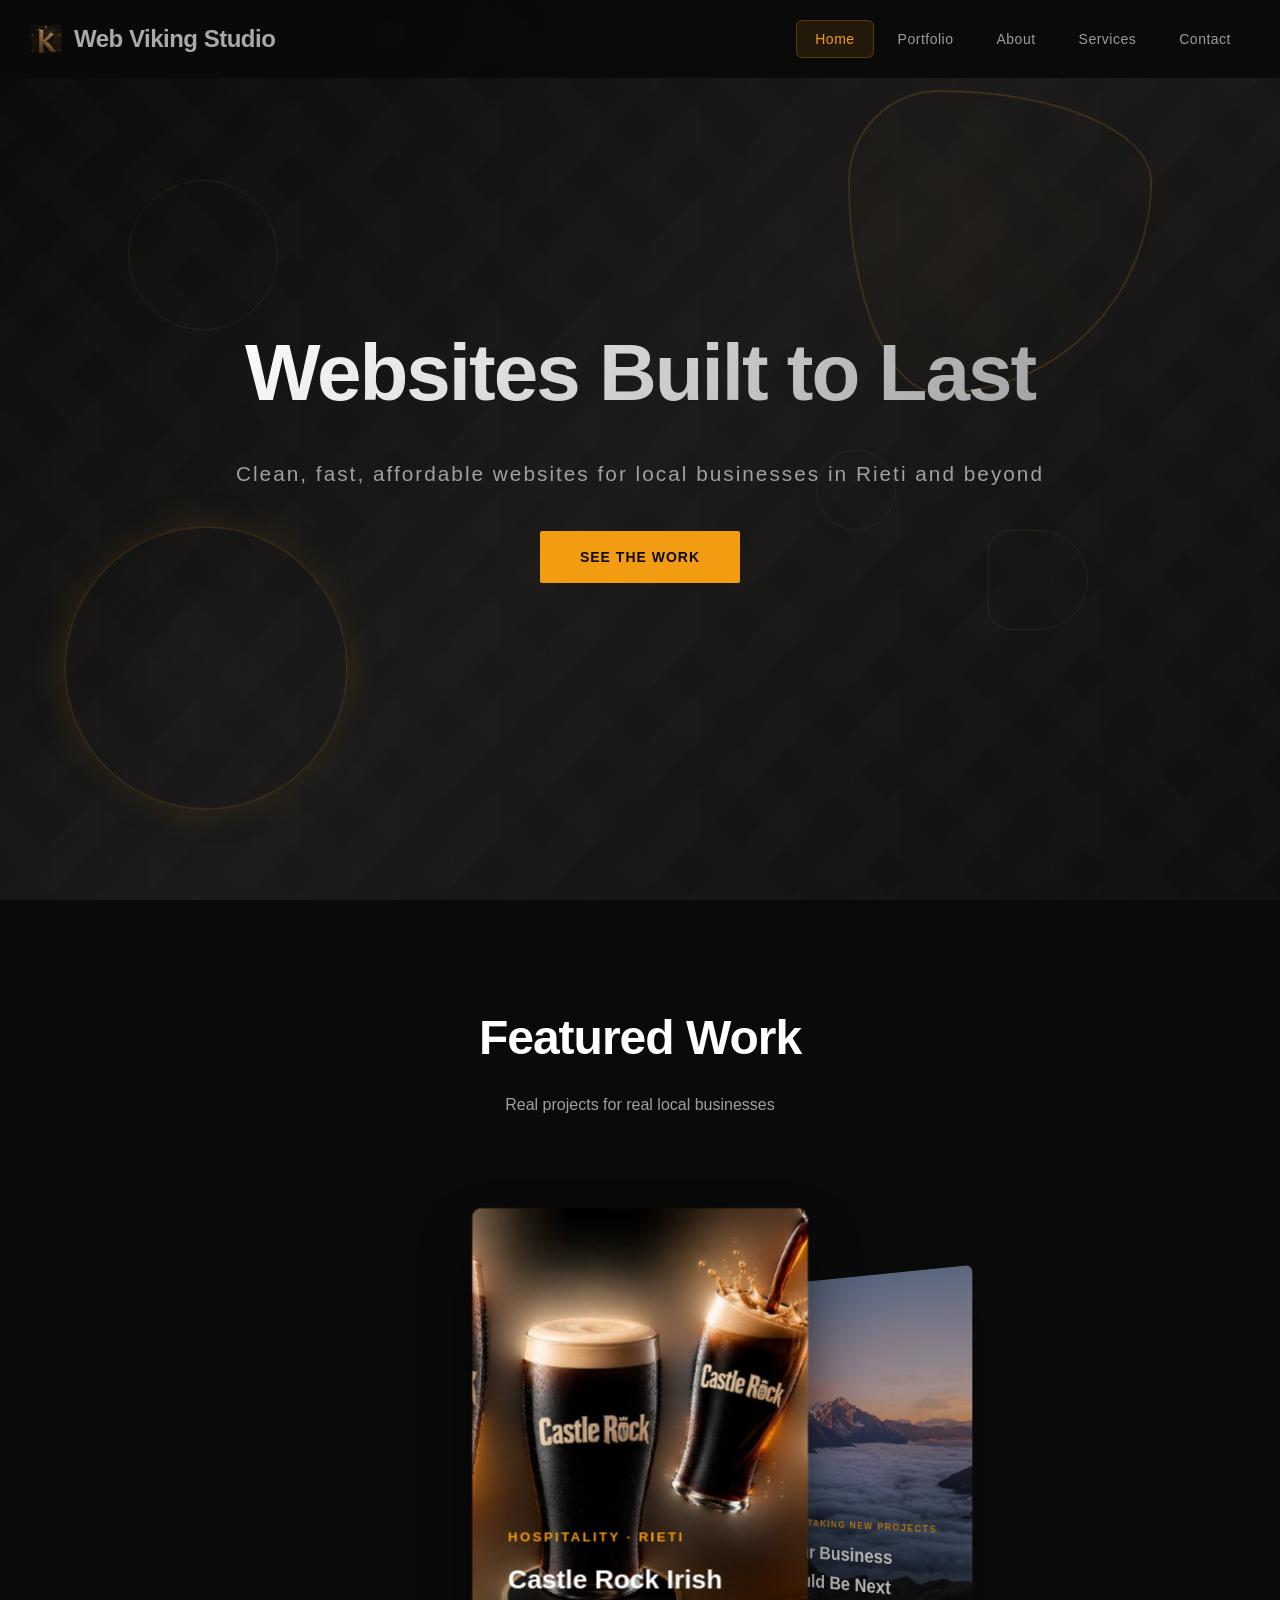
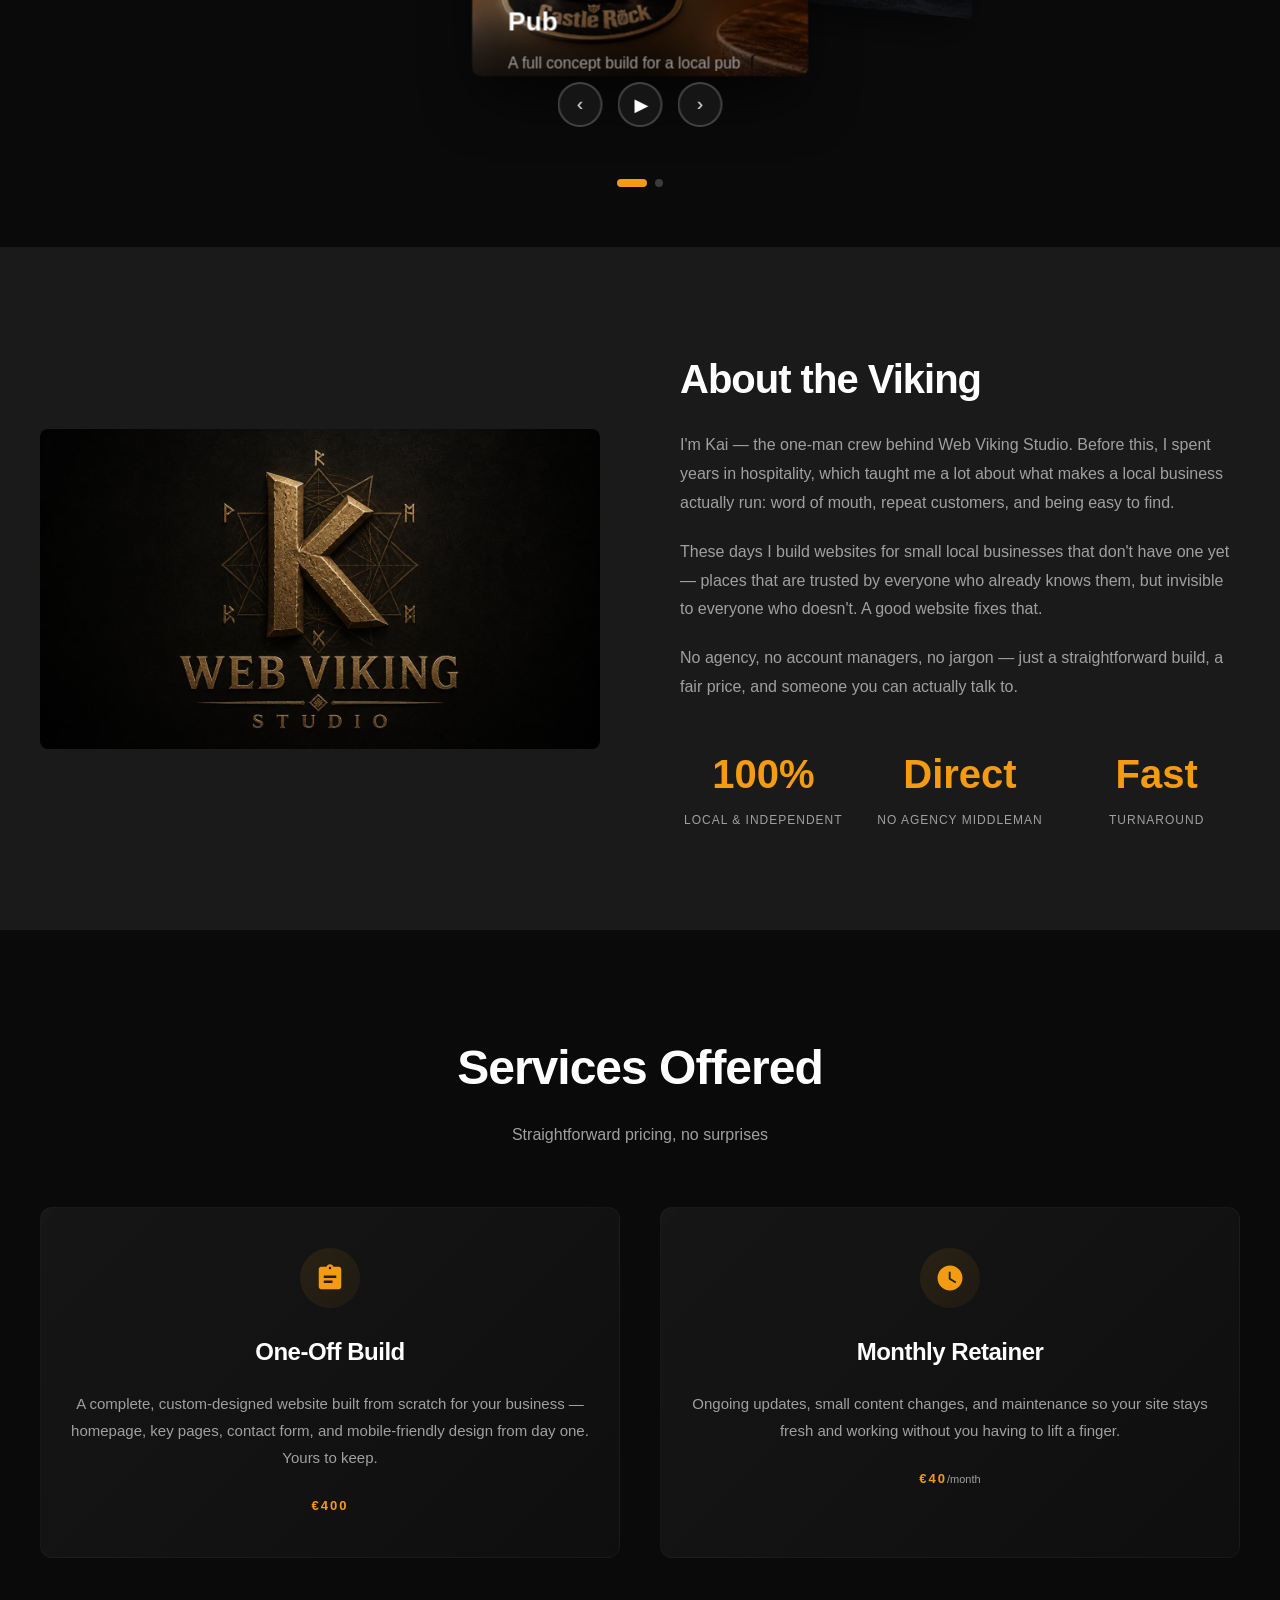
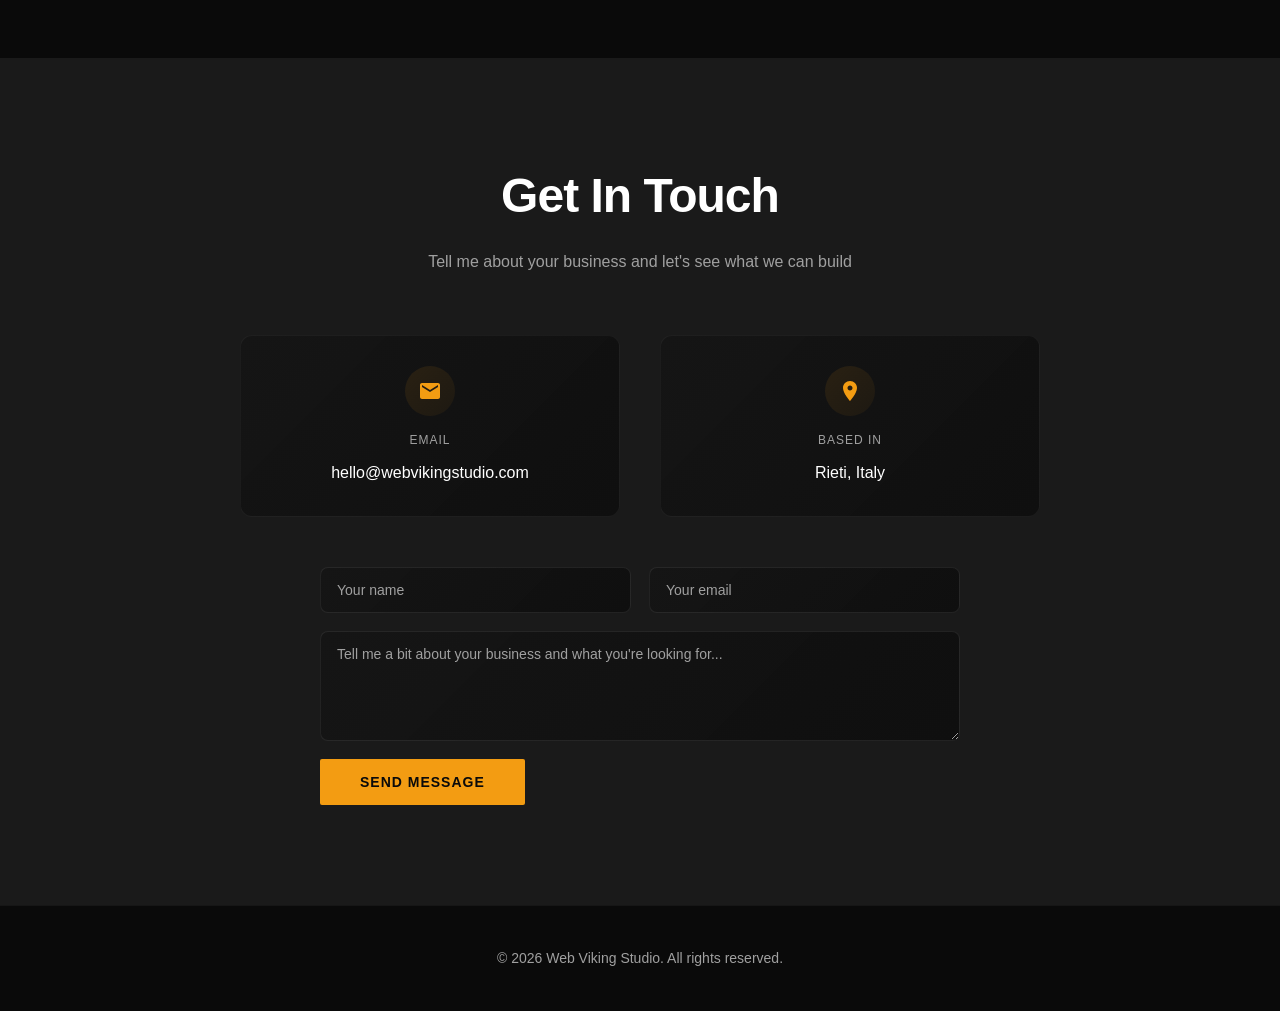
==== index.html @ 579383ac "Add files via upload" ====
<!DOCTYPE html>
<html lang="en">
<head>
    <meta charset="UTF-8">
    <meta name="viewport" content="width=device-width, initial-scale=1.0">
    <title>Web Viking Studio &mdash; Websites for Local Businesses</title>
    <meta name="description" content="Web Viking Studio builds clean, fast, affordable websites for small local businesses in Rieti and beyond.">
    <link rel="stylesheet" href="templatemo-amber-folio.css">
</head>
<body>
    <!-- Loading Screen -->
    <div class="loading-screen" id="loadingScreen">
        <div class="loader"></div>
    </div>

    <!-- Header Navigation -->
    <header id="header">
        <nav>
            <a href="#home" class="logo">
                <img src="images/logo-mark.png" alt="Web Viking Studio" class="logo-mark">
                Web Viking Studio
            </a>
            <ul class="nav-menu" id="navMenu">
                <li><a href="#home">Home</a></li>
                <li><a href="#portfolio">Portfolio</a></li>
                <li><a href="#about">About</a></li>
                <li><a href="#services">Services</a></li>
                <li><a href="#contact">Contact</a></li>
            </ul>
            <div class="menu-toggle" id="menuToggle">
                <span></span>
                <span></span>
                <span></span>
            </div>
        </nav>
    </header>

    <!-- Hero Section -->
    <section class="hero-section" id="home">
        <div class="hero-bg"></div>
        <div class="hero-shapes">
            <div class="floating-accent accent-1"></div>
            <div class="floating-accent accent-2"></div>
            <div class="floating-accent accent-3"></div>
        </div>
        <div class="hero-content reveal">
            <h1 class="hero-title">Websites Built to Last</h1>
            <p class="hero-subtitle">Clean, fast, affordable websites for local businesses in Rieti and beyond</p>
            <a href="#portfolio" class="cta-button">See the Work</a>
        </div>
    </section>

    <!-- Portfolio Section with Coverflow -->
    <section class="portfolio-section" id="portfolio">
        <div class="section-header reveal">
            <h2 class="section-title">Featured Work</h2>
            <p class="section-subtitle">Real projects for real local businesses</p>
        </div>

        <div class="coverflow-wrapper">
            <div class="coverflow-container" id="coverflowContainer">
                <!-- Castle Rock Irish Pub -->
                <div class="coverflow-item" data-index="0">
                    <img src="images/castle-rock-case-study.jpg" alt="Castle Rock Irish Pub website design" class="portfolio-image">
                    <div class="portfolio-overlay">
                        <div class="portfolio-category">Hospitality &middot; Rieti</div>
                        <h3 class="portfolio-title">Castle Rock Irish Pub</h3>
                        <p class="portfolio-description">A full concept build for a local pub with no website &mdash; menu, hours, and story, all in one place.</p>
                        <a href="https://castle-rock-demo--kingkai91.replit.app" target="_blank" rel="noopener" class="portfolio-link">View live demo &rarr;</a>
                    </div>
                </div>

                <!-- Invitation slide -->
                <div class="coverflow-item" data-index="1">
                    <img src="images/mountain-cta.jpg" alt="Your business could be next" class="portfolio-image">
                    <div class="portfolio-overlay">
                        <div class="portfolio-category">Now Taking New Projects</div>
                        <h3 class="portfolio-title">Your Business Could Be Next</h3>
                        <p class="portfolio-description">If you don't have a website yet, this could be the start of yours.</p>
                        <a href="#contact" class="portfolio-link">Get in touch &rarr;</a>
                    </div>
                </div>
            </div>

            <!-- Navigation Controls -->
            <div class="coverflow-controls">
                <button class="control-btn" id="prevBtn">‹</button>
                <button class="control-btn" id="playPauseBtn">▶</button>
                <button class="control-btn" id="nextBtn">›</button>
            </div>

            <!-- Indicators -->
            <div class="indicators" id="indicators">
                <div class="indicator active" data-index="0"></div>
                <div class="indicator" data-index="1"></div>
            </div>
        </div>
    </section>

    <!-- About Section -->
    <section class="about-section" id="about">
        <div class="about-container reveal">
            <div class="about-image">
                <img src="images/web-viking-logo.jpg" alt="Web Viking Studio">
            </div>
            <div class="about-content">
                <h2>About the Viking</h2>
                <p>I'm Kai &mdash; the one-man crew behind Web Viking Studio. Before this, I spent years in hospitality, which taught me a lot about what makes a local business actually run: word of mouth, repeat customers, and being easy to find.</p>
                <p>These days I build websites for small local businesses that don't have one yet &mdash; places that are trusted by everyone who already knows them, but invisible to everyone who doesn't. A good website fixes that.</p>
                <p>No agency, no account managers, no jargon &mdash; just a straightforward build, a fair price, and someone you can actually talk to.</p>

                <div class="stats">
                    <div class="stat-item">
                        <div class="stat-number">100%</div>
                        <div class="stat-label">Local &amp; Independent</div>
                    </div>
                    <div class="stat-item">
                        <div class="stat-number">Direct</div>
                        <div class="stat-label">No Agency Middleman</div>
                    </div>
                    <div class="stat-item">
                        <div class="stat-number">Fast</div>
                        <div class="stat-label">Turnaround</div>
                    </div>
                </div>
            </div>
        </div>
    </section>

    <!-- Services Section -->
    <section class="services-section" id="services">
        <div class="services-container">
            <div class="section-header reveal">
                <h2 class="section-title">Services Offered</h2>
                <p class="section-subtitle">Straightforward pricing, no surprises</p>
            </div>

            <div class="services-grid reveal">
                <div class="service-card">
                    <div class="service-icon">
                        <svg viewBox="0 0 24 24" xmlns="http://www.w3.org/2000/svg">
                            <path d="M19 3H14.82C14.4 1.84 13.3 1 12 1S9.6 1.84 9.18 3H5C3.9 3 3 3.9 3 5V19C3 20.1 3.9 21 5 21H19C20.1 21 21 20.1 21 19V5C21 3.9 20.1 3 19 3ZM12 3C12.55 3 13 3.45 13 4S12.55 5 12 5 11 4.55 11 4 11.45 3 12 3ZM17 12H7V10H17V12ZM14 16H7V14H14V16Z"/>
                        </svg>
                    </div>
                    <h3 class="service-title">One-Off Build</h3>
                    <p class="service-description">A complete, custom-designed website built from scratch for your business &mdash; homepage, key pages, contact form, and mobile-friendly design from day one. Yours to keep.</p>
                    <div class="service-price">&euro;400</div>
                </div>

                <div class="service-card">
                    <div class="service-icon">
                        <svg viewBox="0 0 24 24" xmlns="http://www.w3.org/2000/svg">
                            <path d="M12 2C6.48 2 2 6.48 2 12S6.48 22 12 22 22 17.52 22 12 17.52 2 12 2ZM12.5 7V12.25L17 14.92L16.25 16.15L11 13V7H12.5Z"/>
                        </svg>
                    </div>
                    <h3 class="service-title">Monthly Retainer</h3>
                    <p class="service-description">Ongoing updates, small content changes, and maintenance so your site stays fresh and working without you having to lift a finger.</p>
                    <div class="service-price">&euro;40<span class="service-price-period">/month</span></div>
                </div>
            </div>
        </div>
    </section>

    <!-- Contact Section -->
    <section class="contact-section" id="contact">
        <div class="contact-container">
            <div class="section-header reveal">
                <h2 class="section-title">Get In Touch</h2>
                <p class="section-subtitle">Tell me about your business and let's see what we can build</p>
            </div>

            <div class="contact-info reveal">
                <a href="mailto:hello@webvikingstudio.com" class="contact-item">
                    <div class="contact-icon">
                        <svg viewBox="0 0 24 24" xmlns="http://www.w3.org/2000/svg">
                            <path d="M20 4H4C2.9 4 2 4.9 2 6V18C2 19.1 2.9 20 4 20H20C21.1 20 22 19.1 22 18V6C22 4.9 21.1 4 20 4ZM20 8L12 13L4 8V6L12 11L20 6V8Z"/>
                        </svg>
                    </div>
                    <div class="contact-label">Email</div>
                    <div class="contact-value">hello@webvikingstudio.com</div>
                </a>

                <a href="https://maps.google.com/?q=Rieti+Italy" target="_blank" rel="noopener" class="contact-item">
                    <div class="contact-icon">
                        <svg viewBox="0 0 24 24" xmlns="http://www.w3.org/2000/svg">
                            <path d="M12 2C8.13 2 5 5.13 5 9C5 14.25 12 22 12 22S19 14.25 19 9C19 5.13 15.87 2 12 2ZM12 11.5C10.62 11.5 9.5 10.38 9.5 9S10.62 6.5 12 6.5S14.5 7.62 14.5 9S13.38 11.5 12 11.5Z"/>
                        </svg>
                    </div>
                    <div class="contact-label">Based In</div>
                    <div class="contact-value">Rieti, Italy</div>
                </a>
            </div>

            <form class="contact-form reveal" id="contactForm">
                <div class="form-row">
                    <input type="text" id="cf-name" name="name" placeholder="Your name" required>
                    <input type="email" id="cf-email" name="email" placeholder="Your email" required>
                </div>
                <textarea id="cf-message" name="message" rows="5" placeholder="Tell me a bit about your business and what you're looking for..." required></textarea>
                <button type="submit" class="cta-button">Send Message</button>
            </form>
        </div>
    </section>

    <!-- Footer -->
    <footer>
        <div class="footer-content">
            <p class="footer-text">
                &copy; 2026 Web Viking Studio. All rights reserved.
            </p>
        </div>
    </footer>
    <script src="templatemo-amber-script.js"></script>
</body>
</html>
---- templatemo-amber-folio.css ----
@charset "utf-8";
/* 

CSS Document 

TemplateMo 615 Amber Folio

https://templatemo.com/tm-615-amber-folio

*/

* {
	margin: 0;
	padding: 0;
	box-sizing: border-box;
}

:root {
	--primary-dark: #0a0a0a;
	--secondary-dark: #1a1a1a;
	--accent-color: #f39c12;
	--text-light: #ffffff;
	--text-gray: #a0a0a0;
	--card-dark: #151515;
}

html {
	scroll-behavior: smooth;
}

body {
	font-family: 'Inter', -apple-system, BlinkMacSystemFont, 'Segoe UI', sans-serif;
	background: var(--primary-dark);
	color: var(--text-light);
	overflow-x: hidden;
	line-height: 1.6;
}

/* Custom Scrollbar */
::-webkit-scrollbar {
	width: 8px;
}

::-webkit-scrollbar-track {
	background: var(--secondary-dark);
}

::-webkit-scrollbar-thumb {
	background: var(--accent-color);
	border-radius: 4px;
}

/* Header Navigation */
header {
	position: fixed;
	top: 0;
	left: 0;
	right: 0;
	background: rgba(10, 10, 10, 0.95);
	backdrop-filter: blur(10px);
	z-index: 1000;
	padding: 20px 0;
	transition: all 0.3s ease;
}

header.scrolled {
	padding: 15px 0;
	background: rgba(10, 10, 10, 0.98);
}

nav {
	max-width: 1400px;
	margin: 0 auto;
	padding: 0 30px;
	display: flex;
	justify-content: space-between;
	align-items: center;
}

.logo {
	font-size: 24px;
	font-weight: 700;
	letter-spacing: -0.5px;
	color: rgba(255, 255, 255, 0.65);
	text-decoration: none;
	display: flex;
	align-items: center;
	gap: 12px;
	transition: all 0.3s ease;
}

.logo:hover {
	color: rgba(255, 255, 255, 0.85);
}

.logo svg {
	width: 32px;
	height: 32px;
	fill: var(--accent-color);
	opacity: 0.9;
	transition: all 0.3s ease;
}

.logo:hover svg {
	opacity: 1;
	transform: rotate(-5deg) scale(1.05);
}

.nav-menu {
	display: flex;
	list-style: none;
	gap: 5px;
}

.nav-menu a {
	color: rgba(255, 255, 255, 0.6);
	text-decoration: none;
	font-size: 14px;
	font-weight: 500;
	letter-spacing: 0.5px;
	padding: 10px 18px;
	position: relative;
	transition: all 0.3s ease;
	border-radius: 6px;
	background: transparent;
	border: 1px solid transparent;
}

.nav-menu a::before {
	content: '';
	position: absolute;
	top: 50%;
	left: 50%;
	width: 0;
	height: 0;
	background: radial-gradient(circle, rgba(243, 156, 18, 0.15) 0%, transparent 70%);
	border-radius: 50%;
	transform: translate(-50%, -50%);
	transition: all 0.4s ease;
	z-index: -1;
}

.nav-menu a:hover {
	color: rgba(255, 255, 255, 0.9);
	background: linear-gradient(135deg,
			rgba(243, 156, 18, 0.08) 0%,
			rgba(243, 156, 18, 0.03) 100%);
	border-color: rgba(243, 156, 18, 0.2);
	transform: translateY(-1px);
}

.nav-menu a:hover::before {
	width: 100%;
	height: 100%;
	border-radius: 6px;
}

.nav-menu a.active {
	color: var(--accent-color);
	background: rgba(243, 156, 18, 0.1);
	border-color: rgba(243, 156, 18, 0.25);
}

/* Mobile Menu Toggle */
.menu-toggle {
	display: none;
	flex-direction: column;
	cursor: pointer;
	gap: 4px;
}

.menu-toggle span {
	width: 25px;
	height: 2px;
	background: var(--text-light);
	transition: all 0.3s ease;
}

/* Hero Section */
.hero-section {
	height: 100vh;
	display: flex;
	align-items: center;
	justify-content: center;
	position: relative;
	background: linear-gradient(135deg, #0a0a0a 0%, #1a1a1a 50%, #0f0f0f 100%);
	margin-top: 0;
	overflow: hidden;
}

.hero-bg {
	position: absolute;
	top: 0;
	left: 0;
	right: 0;
	bottom: 0;
	opacity: 0.2;
	background-image:
		repeating-linear-gradient(45deg, transparent, transparent 35px, rgba(243, 156, 18, 0.04) 35px, rgba(243, 156, 18, 0.04) 70px),
		repeating-linear-gradient(-45deg, transparent, transparent 35px, rgba(255, 255, 255, .04) 35px, rgba(255, 255, 255, .04) 70px),
		repeating-linear-gradient(90deg, transparent, transparent 50px, rgba(243, 156, 18, 0.03) 50px, rgba(243, 156, 18, 0.03) 100px);
}

/* Animated geometric shapes for hero background */
.hero-section::before {
	content: '';
	position: absolute;
	top: 10%;
	right: 10%;
	width: 300px;
	height: 300px;
	border: 2px solid rgba(243, 156, 18, 0.15);
	border-radius: 30% 70% 70% 30% / 30% 30% 70% 70%;
	animation: morphShape 20s ease-in-out infinite;
	background: radial-gradient(circle at 30% 50%, rgba(243, 156, 18, 0.03), transparent 70%);
}

.hero-section::after {
	content: '';
	position: absolute;
	bottom: 10%;
	left: 5%;
	width: 280px;
	height: 280px;
	border: 2px solid rgba(243, 156, 18, 0.12);
	border-radius: 50%;
	animation: rotateShape 25s linear infinite;
	background: radial-gradient(circle at 50% 50%, rgba(255, 255, 255, 0.02), transparent 60%);
	box-shadow: 0 0 40px rgba(243, 156, 18, 0.1);
}

/* Additional floating accent shapes */
.hero-shapes {
	position: absolute;
	top: 0;
	left: 0;
	width: 100%;
	height: 100%;
	pointer-events: none;
}

.floating-accent {
	position: absolute;
	border: 1px solid rgba(243, 156, 18, 0.1);
	animation: float 15s ease-in-out infinite;
}

.accent-1 {
	top: 20%;
	left: 10%;
	width: 150px;
	height: 150px;
	border-radius: 50%;
	animation-delay: 0s;
}

.accent-2 {
	bottom: 30%;
	right: 15%;
	width: 100px;
	height: 100px;
	border-radius: 30% 70% 70% 30%;
	animation-delay: -5s;
}

.accent-3 {
	top: 50%;
	right: 30%;
	width: 80px;
	height: 80px;
	border-radius: 50%;
	animation-delay: -10s;
	border-color: rgba(255, 255, 255, 0.05);
}

@keyframes morphShape {

	0%,
	100% {
		border-radius: 30% 70% 70% 30% / 30% 30% 70% 70%;
		transform: rotate(0deg) scale(1);
	}

	33% {
		border-radius: 70% 30% 30% 70% / 70% 70% 30% 30%;
		transform: rotate(120deg) scale(1.1);
	}

	66% {
		border-radius: 30% 70% 40% 60% / 60% 30% 70% 40%;
		transform: rotate(240deg) scale(0.95);
	}
}

@keyframes rotateShape {
	0% {
		transform: rotate(0deg) scale(1);
	}

	50% {
		transform: rotate(180deg) scale(1.05);
	}

	100% {
		transform: rotate(360deg) scale(1);
	}
}

@keyframes float {

	0%,
	100% {
		transform: translateY(0) translateX(0) rotate(0deg);
	}

	25% {
		transform: translateY(-20px) translateX(10px) rotate(90deg);
	}

	50% {
		transform: translateY(10px) translateX(-10px) rotate(180deg);
	}

	75% {
		transform: translateY(-10px) translateX(5px) rotate(270deg);
	}
}

.hero-content {
	text-align: center;
	z-index: 1;
	padding: 0 20px;
}

.hero-title {
	font-size: clamp(2.5rem, 8vw, 5rem);
	font-weight: 900;
	letter-spacing: -2px;
	margin-bottom: 20px;
	background: linear-gradient(135deg, #ffffff 0%, #a0a0a0 100%);
	-webkit-background-clip: text;
	-webkit-text-fill-color: transparent;
	background-clip: text;
}

.hero-subtitle {
	font-size: clamp(1rem, 2vw, 1.3rem);
	color: var(--text-gray);
	margin-bottom: 40px;
	font-weight: 300;
	letter-spacing: 2px;
}

.cta-button {
	display: inline-block;
	padding: 15px 40px;
	background: var(--accent-color);
	color: var(--primary-dark);
	text-decoration: none;
	font-weight: 600;
	font-size: 14px;
	letter-spacing: 1px;
	text-transform: uppercase;
	border-radius: 2px;
	transition: all 0.3s ease;
	position: relative;
	overflow: hidden;
}

.cta-button:hover {
	transform: translateY(-2px);
	box-shadow: 0 10px 30px rgba(243, 156, 18, 0.3);
}

/* Portfolio Section with Coverflow */
.portfolio-section {
	padding: 100px 0;
	position: relative;
	background: var(--primary-dark);
	min-height: 100vh;
	display: flex;
	flex-direction: column;
	align-items: center;
	justify-content: center;
}

.section-header {
	text-align: center;
	margin-bottom: 60px;
	padding: 0 20px;
}

.section-title {
	font-size: clamp(2rem, 5vw, 3rem);
	font-weight: 800;
	letter-spacing: -1px;
	margin-bottom: 15px;
}

.section-subtitle {
	color: var(--text-gray);
	font-size: 16px;
	max-width: 600px;
	margin: 0 auto;
}

/* Coverflow Container */
.coverflow-wrapper {
	width: 100%;
	position: relative;
	padding: 40px 0 80px;
}

.coverflow-container {
	width: 900px;
	max-width: 90vw;
	/* Dynamic height based on viewport: min 350px, preferred 45vh, max 500px */
	height: clamp(350px, 45vh, 500px);
	position: relative;
	transform-style: preserve-3d;
	margin: 0 auto;
	perspective: 1200px;
}

.coverflow-item {
	position: absolute;
	/* Dynamic width based on viewport: min 210px, preferred 27vh, max 300px */
	width: clamp(210px, 27vh, 300px);
	/* Dynamic height based on viewport: min 290px, preferred 38vh, max 420px */
	height: clamp(290px, 38vh, 420px);
	left: 50%;
	top: 50%;
	transform-origin: center center;
	cursor: pointer;
	transition: all 0.6s cubic-bezier(0.23, 1, 0.32, 1);
	border-radius: 8px;
	overflow: hidden;
	box-shadow: 0 25px 50px -12px rgba(0, 0, 0, 0.8);
}

/* Adjust for large screens (27" and above) */
@media (min-height: 900px) {
	.coverflow-container {
		height: clamp(450px, 50vh, 550px);
	}

	.coverflow-item {
		width: clamp(280px, 30vh, 340px);
		height: clamp(390px, 42vh, 480px);
	}
}

/* Adjust for small laptops */
@media (max-height: 768px) {
	.coverflow-container {
		height: clamp(300px, 42vh, 380px);
	}

	.coverflow-item {
		width: clamp(180px, 24vh, 240px);
		height: clamp(250px, 34vh, 320px);
	}
}

/* Reflection Effect */
.coverflow-item::after {
	content: '';
	position: absolute;
	top: 100%;
	left: 0;
	width: 100%;
	height: 100%;
	background: inherit;
	transform: scaleY(-1) translateY(1px);
	opacity: 0.15;
	filter: blur(2px);
	mask: linear-gradient(to bottom,
			rgba(0, 0, 0, 0.4) 0%,
			rgba(0, 0, 0, 0.2) 20%,
			rgba(0, 0, 0, 0.1) 40%,
			transparent 60%);
	-webkit-mask: linear-gradient(to bottom,
			rgba(0, 0, 0, 0.4) 0%,
			rgba(0, 0, 0, 0.2) 20%,
			rgba(0, 0, 0, 0.1) 40%,
			transparent 60%);
	pointer-events: none;
}

.portfolio-image {
	width: 100%;
	height: 100%;
	object-fit: cover;
	transition: transform 0.6s ease;
}

.coverflow-item:hover .portfolio-image {
	transform: scale(1.05);
}

.portfolio-overlay {
	position: absolute;
	bottom: 0;
	left: 0;
	right: 0;
	background: linear-gradient(to top,
			rgba(0, 0, 0, 0.95) 0%,
			rgba(0, 0, 0, 0.7) 40%,
			rgba(0, 0, 0, 0.3) 70%,
			transparent 100%);
	padding: 30px;
	transform: translateY(100px);
	transition: transform 0.4s ease;
}

.coverflow-item:hover .portfolio-overlay {
	transform: translateY(0);
}

.portfolio-category {
	font-size: 11px;
	text-transform: uppercase;
	letter-spacing: 2px;
	color: var(--accent-color);
	margin-bottom: 8px;
	font-weight: 600;
}

.portfolio-title {
	font-size: 22px;
	font-weight: 700;
	margin-bottom: 8px;
	color: var(--text-light);
}

.portfolio-description {
	font-size: 13px;
	color: var(--text-gray);
	line-height: 1.5;
}

/* Navigation Controls */
.coverflow-controls {
	position: absolute;
	bottom: 20px;
	left: 50%;
	transform: translateX(-50%);
	display: flex;
	gap: 15px;
	z-index: 10;
}

.control-btn {
	width: 45px;
	height: 45px;
	border: 2px solid rgba(255, 255, 255, 0.2);
	background: rgba(26, 26, 26, 0.8);
	backdrop-filter: blur(10px);
	color: var(--text-light);
	cursor: pointer;
	font-size: 18px;
	display: flex;
	align-items: center;
	justify-content: center;
	border-radius: 50%;
	transition: all 0.3s ease;
	position: relative;
}

.control-btn:hover {
	background: var(--accent-color);
	border-color: var(--accent-color);
	color: var(--primary-dark);
	transform: scale(1.1);
}

/* Adjust play button icon positioning */
#playPauseBtn {
	padding-left: 2px;
}

#playPauseBtn.playing {
	padding-left: 0;
}

/* Indicators */
.indicators {
	position: absolute;
	bottom: -40px;
	left: 50%;
	transform: translateX(-50%);
	display: flex;
	gap: 8px;
	z-index: 10;
}

.indicator {
	width: 8px;
	height: 8px;
	border-radius: 50%;
	background: rgba(255, 255, 255, 0.2);
	cursor: pointer;
	transition: all 0.3s ease;
}

.indicator.active {
	width: 30px;
	border-radius: 4px;
	background: var(--accent-color);
}

/* About Section */
.about-section {
	padding: 100px 30px;
	background: var(--secondary-dark);
}

.about-container {
	max-width: 1200px;
	margin: 0 auto;
	display: grid;
	grid-template-columns: 1fr 1fr;
	gap: 80px;
	align-items: center;
}

.about-image {
	position: relative;
	overflow: hidden;
	border-radius: 8px;
}

.about-image img {
	width: 100%;
	height: auto;
	display: block;
}

.about-content h2 {
	font-size: clamp(2rem, 4vw, 2.5rem);
	margin-bottom: 20px;
	font-weight: 800;
	letter-spacing: -1px;
}

.about-content p {
	color: var(--text-gray);
	line-height: 1.8;
	margin-bottom: 20px;
	font-size: 16px;
}

.stats {
	display: grid;
	grid-template-columns: repeat(3, 1fr);
	gap: 30px;
	margin-top: 40px;
}

.stat-item {
	text-align: center;
}

.stat-number {
	font-size: 2.5rem;
	font-weight: 800;
	color: var(--accent-color);
	margin-bottom: 5px;
}

.stat-label {
	font-size: 12px;
	text-transform: uppercase;
	letter-spacing: 1px;
	color: var(--text-gray);
}

/* Services Section */
.services-section {
	padding: 100px 30px;
	background: var(--primary-dark);
}

.services-container {
	max-width: 1200px;
	margin: 0 auto;
}

.services-grid {
	display: grid;
	grid-template-columns: repeat(auto-fit, minmax(300px, 1fr));
	gap: 40px;
	margin-top: 60px;
}

.service-card {
	background: linear-gradient(135deg, rgba(26, 26, 26, 0.8), rgba(15, 15, 15, 0.9));
	padding: 40px 30px;
	border-radius: 12px;
	text-align: center;
	transition: all 0.4s ease;
	border: 1px solid rgba(255, 255, 255, 0.03);
	position: relative;
	overflow: hidden;
}

.service-card::before {
	content: '';
	position: absolute;
	top: -50%;
	right: -50%;
	width: 200%;
	height: 200%;
	background: radial-gradient(circle, var(--accent-color) 0%, transparent 70%);
	opacity: 0;
	transition: opacity 0.4s ease;
	pointer-events: none;
}

.service-card:hover::before {
	opacity: 0.05;
}

.service-card:hover {
	transform: translateY(-10px);
	border-color: rgba(243, 156, 18, 0.3);
	box-shadow: 0 20px 40px rgba(0, 0, 0, 0.5);
	background: linear-gradient(135deg, rgba(30, 30, 30, 0.9), rgba(20, 20, 20, 1));
}

.service-icon {
	width: 60px;
	height: 60px;
	margin: 0 auto 25px;
	display: flex;
	align-items: center;
	justify-content: center;
	background: linear-gradient(135deg, rgba(243, 156, 18, 0.1), rgba(243, 156, 18, 0.05));
	border-radius: 50%;
	transition: all 0.4s ease;
}

.service-card:hover .service-icon {
	transform: scale(1.1);
	background: linear-gradient(135deg, rgba(243, 156, 18, 0.15), rgba(243, 156, 18, 0.1));
}

.service-icon svg {
	width: 30px;
	height: 30px;
	fill: var(--accent-color);
}

.service-title {
	font-size: 1.5rem;
	margin-bottom: 18px;
	font-weight: 700;
	color: var(--text-light);
	letter-spacing: -0.5px;
}

.service-description {
	color: var(--text-gray);
	line-height: 1.8;
	font-size: 15px;
	margin-bottom: 25px;
}

.service-price {
	font-size: 13px;
	color: var(--accent-color);
	text-transform: uppercase;
	letter-spacing: 2px;
	font-weight: 600;
}

/* Contact Section */
.contact-section {
	padding: 100px 30px;
	background: var(--secondary-dark);
}

.contact-container {
	max-width: 800px;
	margin: 0 auto;
	text-align: center;
}

.contact-info {
	display: grid;
	grid-template-columns: repeat(auto-fit, minmax(200px, 1fr));
	gap: 40px;
	margin-top: 60px;
}

.contact-item {
	display: block;
	padding: 30px;
	background: linear-gradient(135deg, rgba(21, 21, 21, 0.9), rgba(15, 15, 15, 1));
	border-radius: 12px;
	transition: all 0.4s ease;
	text-decoration: none;
	border: 1px solid rgba(255, 255, 255, 0.05);
	cursor: pointer;
	position: relative;
	overflow: hidden;
}

.contact-item::before {
	content: '';
	position: absolute;
	top: -50%;
	left: -50%;
	width: 200%;
	height: 200%;
	background: radial-gradient(circle, var(--accent-color) 0%, transparent 70%);
	opacity: 0;
	transition: opacity 0.4s ease;
	pointer-events: none;
}

.contact-item:hover::before {
	opacity: 0.08;
}

.contact-item:hover {
	transform: translateY(-8px) scale(1.02);
	box-shadow: 0 15px 35px rgba(0, 0, 0, 0.6);
	border-color: rgba(243, 156, 18, 0.3);
}

.contact-icon {
	width: 50px;
	height: 50px;
	margin: 0 auto 15px;
	display: flex;
	align-items: center;
	justify-content: center;
	background: linear-gradient(135deg, rgba(243, 156, 18, 0.1), rgba(243, 156, 18, 0.05));
	border-radius: 50%;
	transition: all 0.4s ease;
}

.contact-item:hover .contact-icon {
	transform: rotate(5deg) scale(1.1);
	background: linear-gradient(135deg, rgba(243, 156, 18, 0.2), rgba(243, 156, 18, 0.1));
}

.contact-icon svg {
	width: 24px;
	height: 24px;
	fill: var(--accent-color);
}

.contact-label {
	font-size: 12px;
	text-transform: uppercase;
	letter-spacing: 1px;
	color: var(--text-gray);
	margin-bottom: 10px;
}

.contact-value {
	color: var(--text-light);
	font-size: 16px;
	text-decoration: none;
	transition: color 0.3s ease;
}

.contact-item:hover .contact-value {
	color: var(--accent-color);
}

/* Footer */
footer {
	background: var(--primary-dark);
	padding: 40px 30px;
	text-align: center;
	border-top: 1px solid rgba(255, 255, 255, 0.05);
}

.footer-content {
	max-width: 1200px;
	margin: 0 auto;
}

.social-links {
	display: flex;
	justify-content: center;
	gap: 20px;
	margin-bottom: 30px;
}

.social-link {
	width: 45px;
	height: 45px;
	border: 1px solid rgba(255, 255, 255, 0.08);
	border-radius: 50%;
	display: flex;
	align-items: center;
	justify-content: center;
	color: var(--text-gray);
	text-decoration: none;
	transition: all 0.3s ease;
	background: rgba(26, 26, 26, 0.5);
	position: relative;
	overflow: hidden;
}

.social-link::before {
	content: '';
	position: absolute;
	top: 50%;
	left: 50%;
	width: 0;
	height: 0;
	border-radius: 50%;
	background: var(--accent-color);
	transition: all 0.4s ease;
	transform: translate(-50%, -50%);
}

.social-link:hover::before {
	width: 100%;
	height: 100%;
}

.social-link svg {
	width: 20px;
	height: 20px;
	fill: var(--text-gray);
	z-index: 1;
	transition: all 0.3s ease;
}

.social-link:hover {
	border-color: var(--accent-color);
	transform: translateY(-3px);
}

.social-link:hover svg {
	fill: var(--primary-dark);
}

.footer-text {
	color: var(--text-gray);
	font-size: 14px;
	line-height: 1.8;
}

.footer-text a {
	color: var(--accent-color);
	text-decoration: none;
	font-weight: 600;
	transition: opacity 0.3s ease;
}

.footer-text a:hover {
	opacity: 0.8;
}

/* Mobile Responsive Styles */
@media (max-width: 768px) {
	.nav-menu {
		position: fixed;
		left: -100%;
		top: 70px;
		flex-direction: column;
		background: rgba(10, 10, 10, 0.98);
		width: 100%;
		text-align: center;
		transition: 0.3s;
		padding: 30px 0;
		gap: 10px;
		backdrop-filter: blur(10px);
	}

	.nav-menu.active {
		left: 0;
	}

	.nav-menu a {
		padding: 12px 20px;
		display: block;
		font-size: 16px;
	}

	.menu-toggle {
		display: flex;
	}

	.menu-toggle.active span:nth-child(1) {
		transform: rotate(45deg) translate(5px, 5px);
	}

	.menu-toggle.active span:nth-child(2) {
		opacity: 0;
	}

	.menu-toggle.active span:nth-child(3) {
		transform: rotate(-45deg) translate(5px, -5px);
	}

	.coverflow-container {
		height: clamp(280px, 40vh, 350px);
	}

	.coverflow-item {
		width: clamp(170px, 22vh, 220px);
		height: clamp(230px, 30vh, 300px);
	}

	.about-container {
		grid-template-columns: 1fr;
		gap: 40px;
	}

	.stats {
		grid-template-columns: repeat(3, 1fr);
		gap: 20px;
	}

	.stat-number {
		font-size: 1.8rem;
	}

	.contact-info {
		grid-template-columns: 1fr;
		gap: 20px;
	}
}

@media (max-width: 480px) {
	.hero-title {
		font-size: 2.5rem;
	}

	.coverflow-container {
		height: clamp(250px, 38vh, 320px);
	}

	.coverflow-item {
		width: clamp(150px, 20vh, 200px);
		height: clamp(200px, 28vh, 280px);
	}

	.portfolio-overlay {
		padding: 20px;
	}

	.portfolio-title {
		font-size: 18px;
	}

	.services-grid {
		grid-template-columns: 1fr;
	}
}

/* Loading Animation */
.loading-screen {
	position: fixed;
	top: 0;
	left: 0;
	right: 0;
	bottom: 0;
	background: var(--primary-dark);
	display: flex;
	align-items: center;
	justify-content: center;
	z-index: 9999;
	transition: opacity 0.5s ease;
}

.loading-screen.hidden {
	opacity: 0;
	pointer-events: none;
}

.loader {
	width: 50px;
	height: 50px;
	border: 3px solid rgba(255, 255, 255, 0.1);
	border-top-color: var(--accent-color);
	border-radius: 50%;
	animation: spin 1s linear infinite;
}

@keyframes spin {
	0% {
		transform: rotate(0deg);
	}

	100% {
		transform: rotate(360deg);
	}
}

/* Smooth Reveal Animations */
.reveal {
	opacity: 0;
	transform: translateY(30px);
	transition: all 0.8s ease;
}

.reveal.active {
	opacity: 1;
	transform: translateY(0);
}
/* ===== Web Viking Studio customizations ===== */

.logo-mark {
	width: 32px;
	height: auto;
	display: block;
	border-radius: 3px;
	transition: transform 0.3s ease;
}

.logo:hover .logo-mark {
	transform: rotate(-5deg) scale(1.05);
}

.portfolio-link {
	display: inline-block;
	margin-top: 10px;
	color: var(--accent-color);
	font-size: 13px;
	font-weight: 600;
	text-decoration: none;
	letter-spacing: 0.5px;
	transition: opacity 0.3s ease;
}

.portfolio-link:hover {
	opacity: 0.75;
}

.service-price-period {
	font-size: 11px;
	color: var(--text-gray);
	text-transform: none;
	letter-spacing: 0;
	font-weight: 400;
}

/* Contact form */
.contact-form {
	max-width: 640px;
	margin: 50px auto 0;
	text-align: left;
	display: flex;
	flex-direction: column;
	gap: 18px;
}

.form-row {
	display: grid;
	grid-template-columns: 1fr 1fr;
	gap: 18px;
}

.contact-form input,
.contact-form textarea {
	width: 100%;
	background: linear-gradient(135deg, rgba(21, 21, 21, 0.9), rgba(15, 15, 15, 1));
	border: 1px solid rgba(255, 255, 255, 0.08);
	border-radius: 8px;
	padding: 14px 16px;
	color: var(--text-light);
	font-family: inherit;
	font-size: 14px;
	resize: vertical;
	transition: border-color 0.3s ease, box-shadow 0.3s ease;
}

.contact-form input::placeholder,
.contact-form textarea::placeholder {
	color: var(--text-gray);
}

.contact-form input:focus,
.contact-form textarea:focus {
	outline: none;
	border-color: rgba(243, 156, 18, 0.5);
	box-shadow: 0 0 0 3px rgba(243, 156, 18, 0.1);
}

.contact-form .cta-button {
	align-self: flex-start;
	border: none;
	cursor: pointer;
	font-family: inherit;
}

@media (max-width: 600px) {
	.form-row {
		grid-template-columns: 1fr;
	}
}
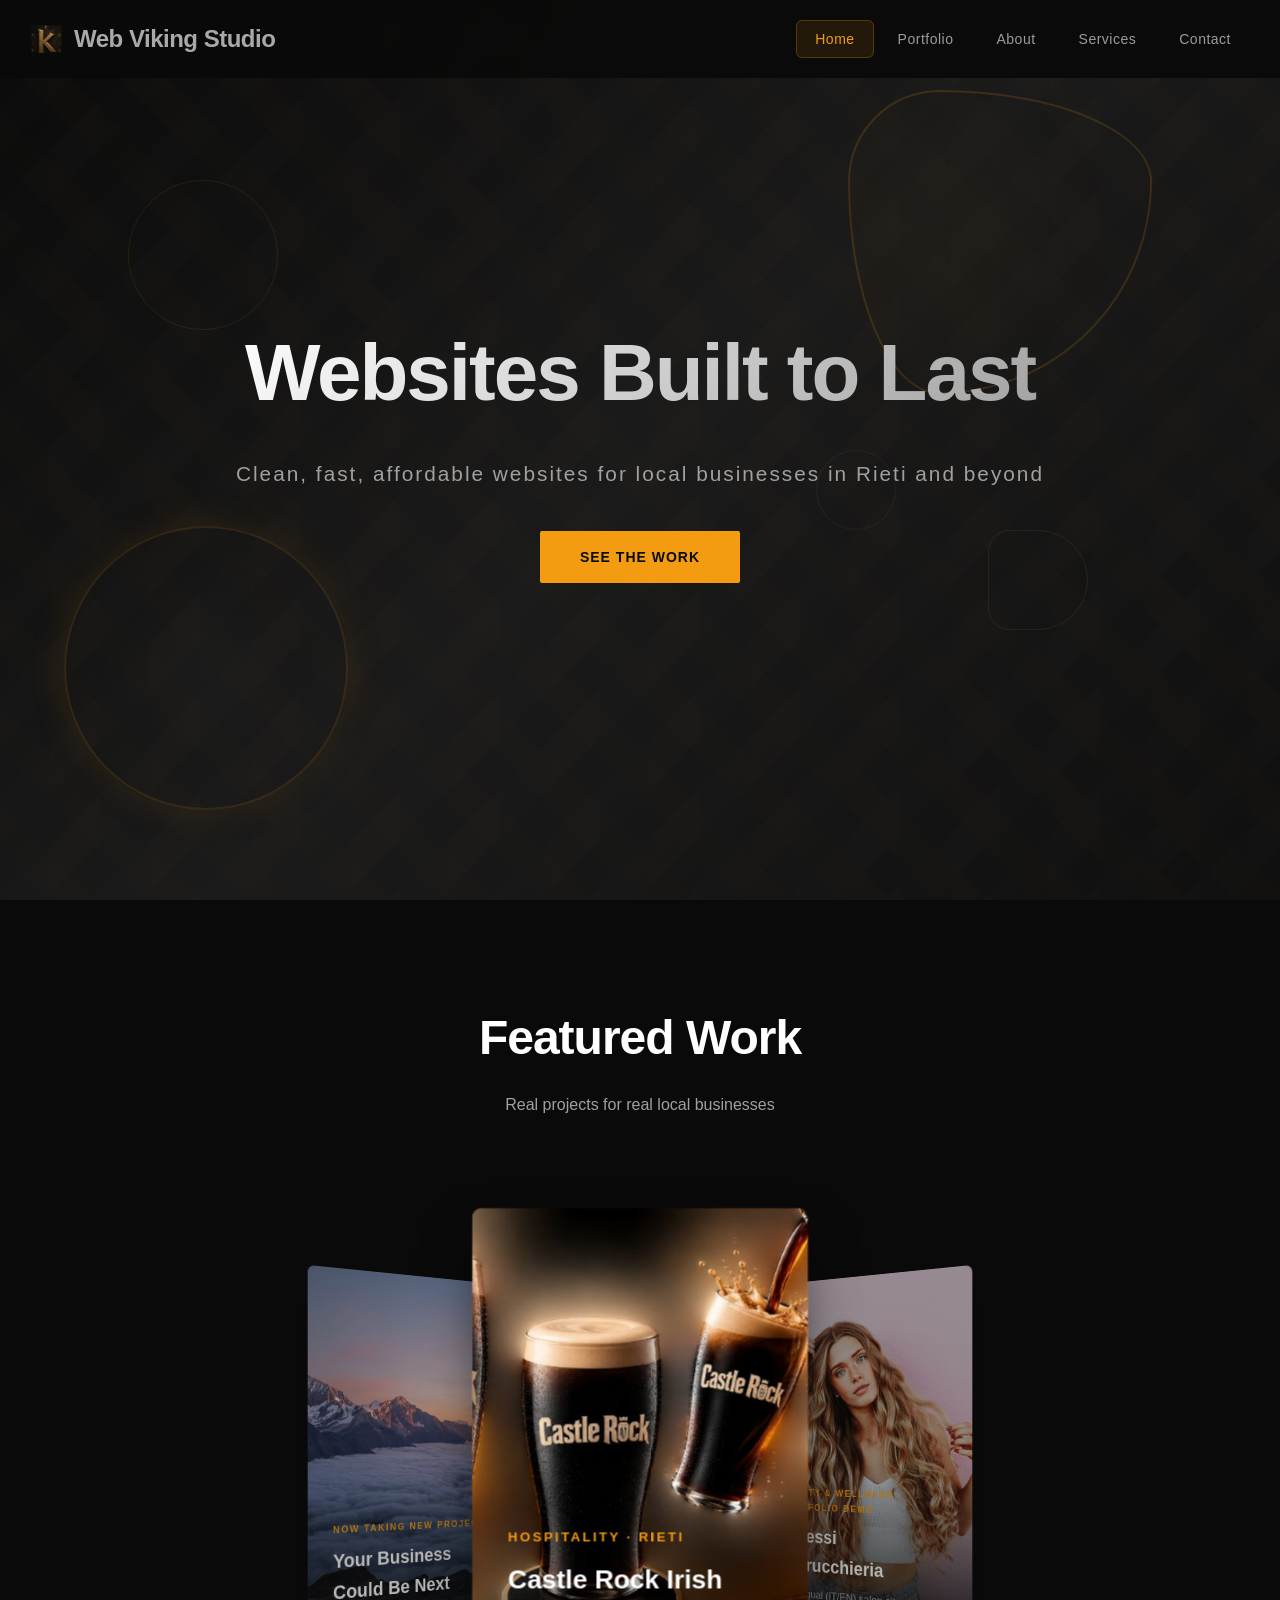
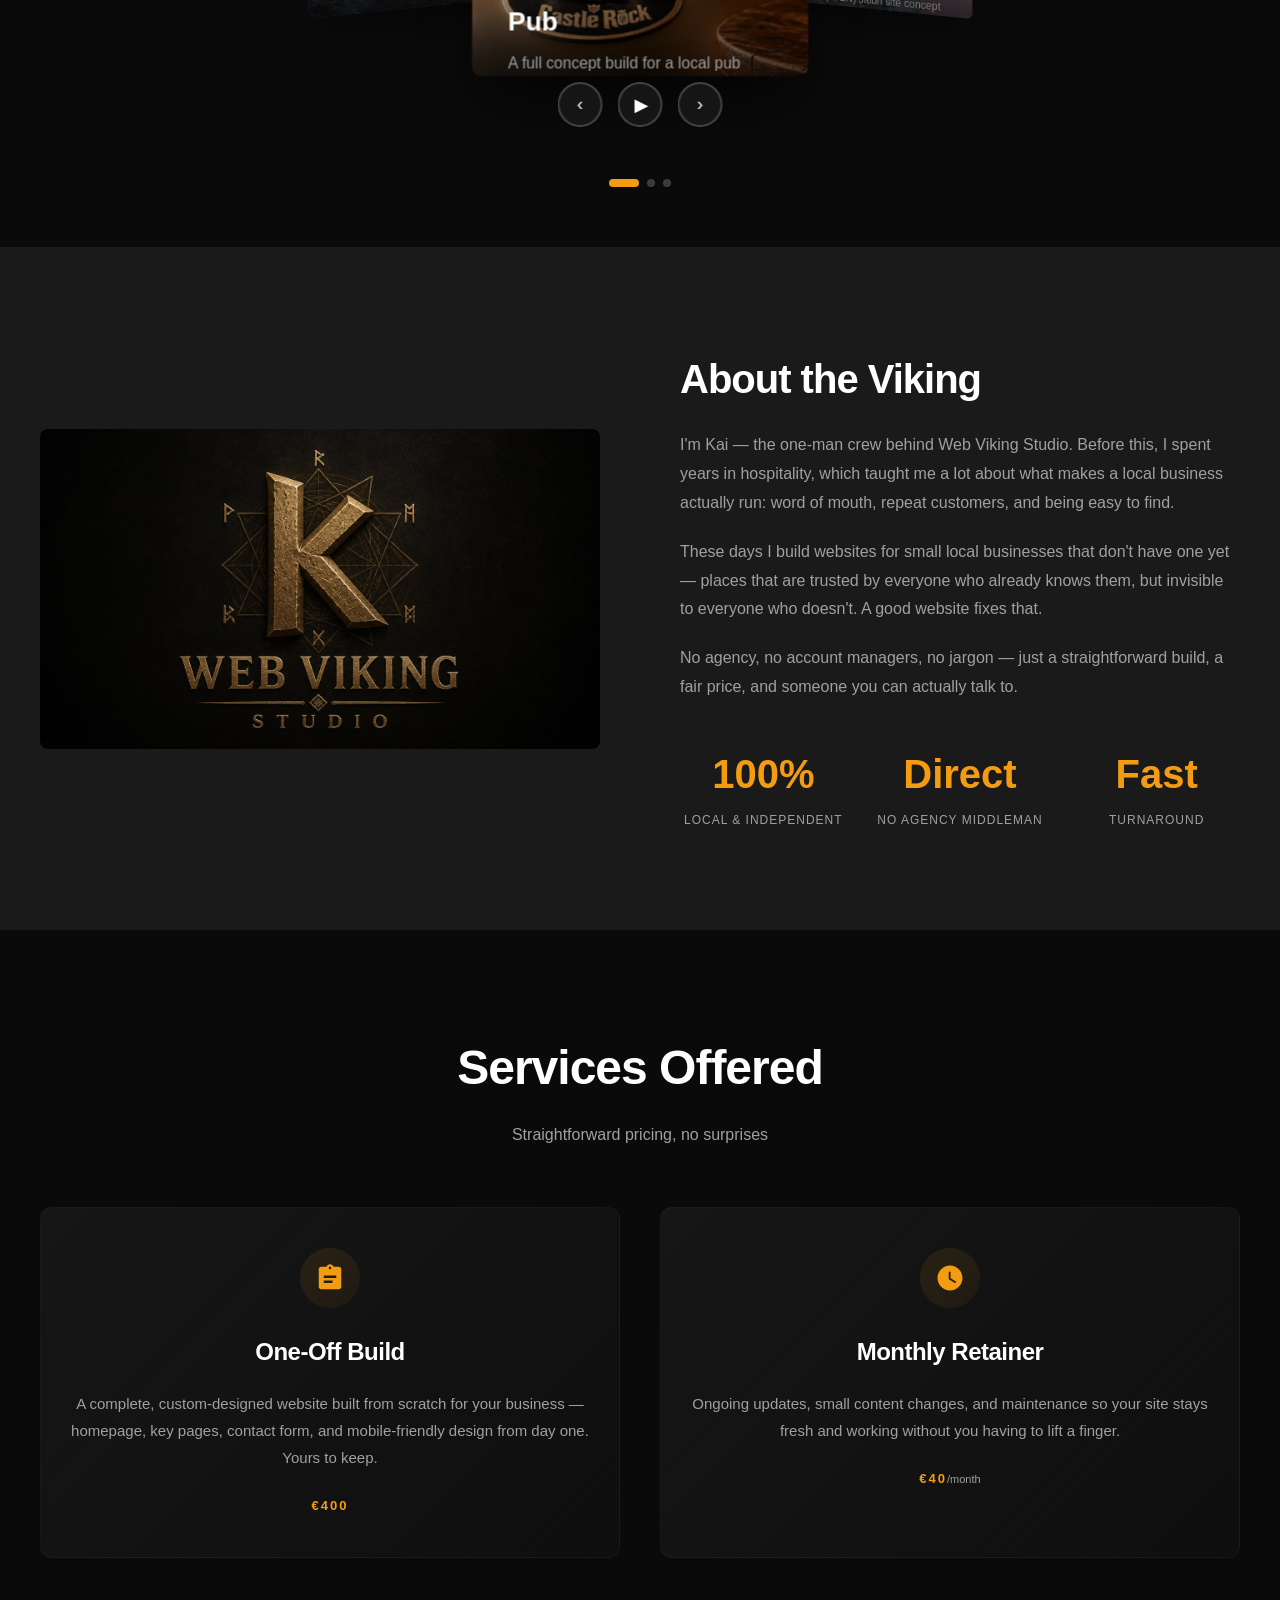
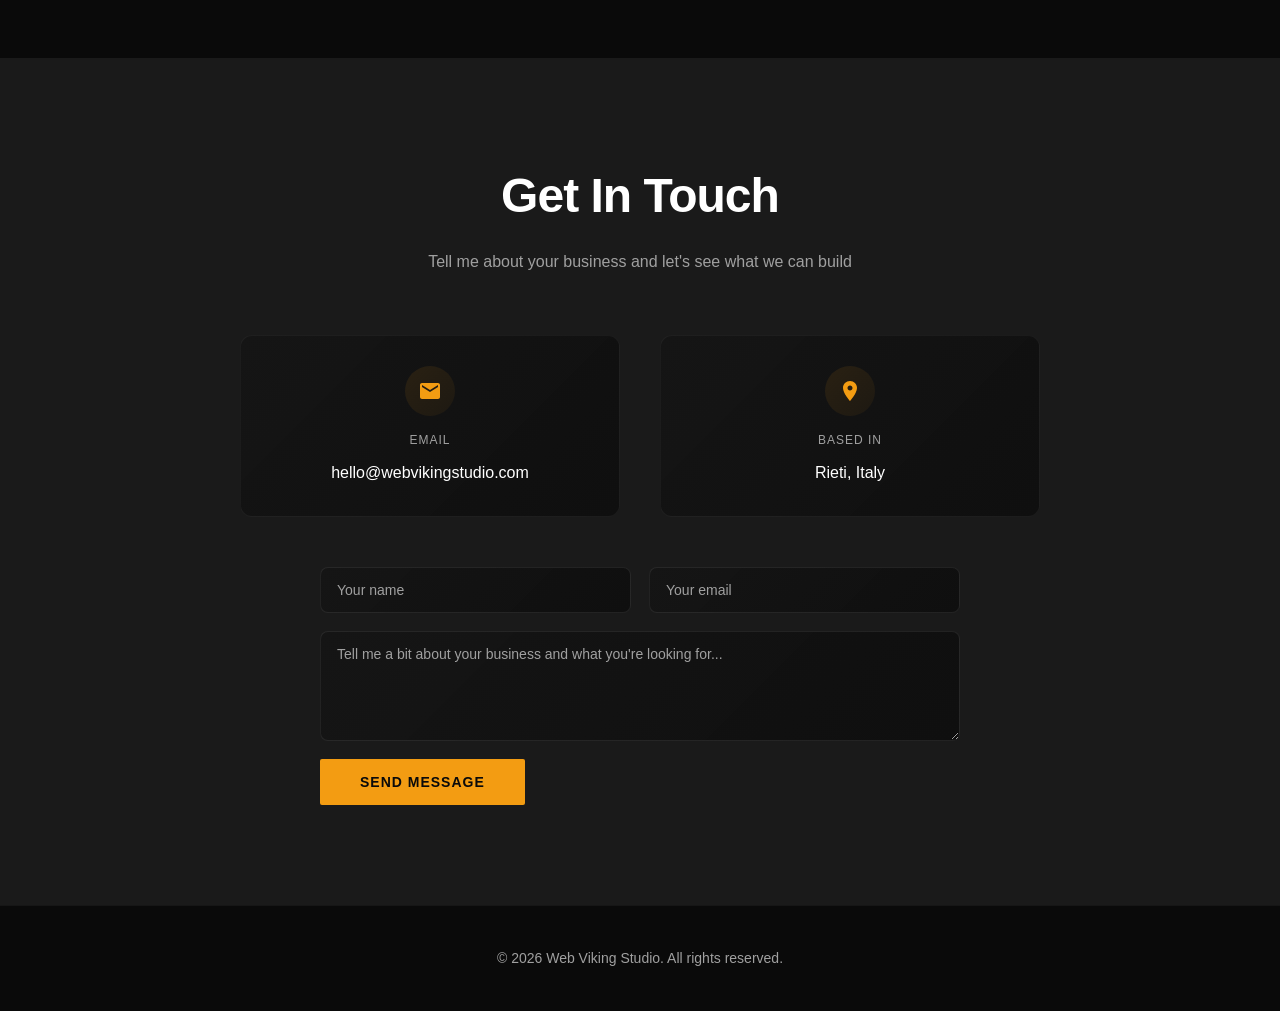
==== commit 27e0a93c: "Rename index_2.html to index.html" ====
--- a/index.html
+++ b/index.html
@@ -5,6 +5,8 @@
     <meta name="viewport" content="width=device-width, initial-scale=1.0">
     <title>Web Viking Studio &mdash; Websites for Local Businesses</title>
     <meta name="description" content="Web Viking Studio builds clean, fast, affordable websites for small local businesses in Rieti and beyond.">
+    <link rel="icon" type="image/png" href="favicon.png">
+    <link rel="apple-touch-icon" href="favicon.png">
     <link rel="stylesheet" href="templatemo-amber-folio.css">
 </head>
 <body>
@@ -70,8 +72,19 @@
                     </div>
                 </div>
 
+                <!-- Riflessi Parrucchieria (portfolio demo) -->
+                <div class="coverflow-item" data-index="1">
+                    <img src="images/riflessi-case-study.jpg" alt="Riflessi Parrucchieria hair salon website design" class="portfolio-image">
+                    <div class="portfolio-overlay">
+                        <div class="portfolio-category">Beauty &amp; Wellness &middot; Portfolio Demo</div>
+                        <h3 class="portfolio-title">Riflessi Parrucchieria</h3>
+                        <p class="portfolio-description">A bilingual (IT/EN) salon site concept with online booking &mdash; built to show what a hair salon's site could look like.</p>
+                        <a href="https://kylar-v.github.io/riflessi-portfolio-demo/" target="_blank" rel="noopener" class="portfolio-link">View live demo &rarr;</a>
+                    </div>
+                </div>
+
                 <!-- Invitation slide -->
-                <div class="coverflow-item" data-index="1">
+                <div class="coverflow-item" data-index="2">
                     <img src="images/mountain-cta.jpg" alt="Your business could be next" class="portfolio-image">
                     <div class="portfolio-overlay">
                         <div class="portfolio-category">Now Taking New Projects</div>
@@ -93,6 +106,7 @@
             <div class="indicators" id="indicators">
                 <div class="indicator active" data-index="0"></div>
                 <div class="indicator" data-index="1"></div>
+                <div class="indicator" data-index="2"></div>
             </div>
         </div>
     </section>
@@ -212,4 +226,4 @@
     </footer>
     <script src="templatemo-amber-script.js"></script>
 </body>
-</html>+</html>
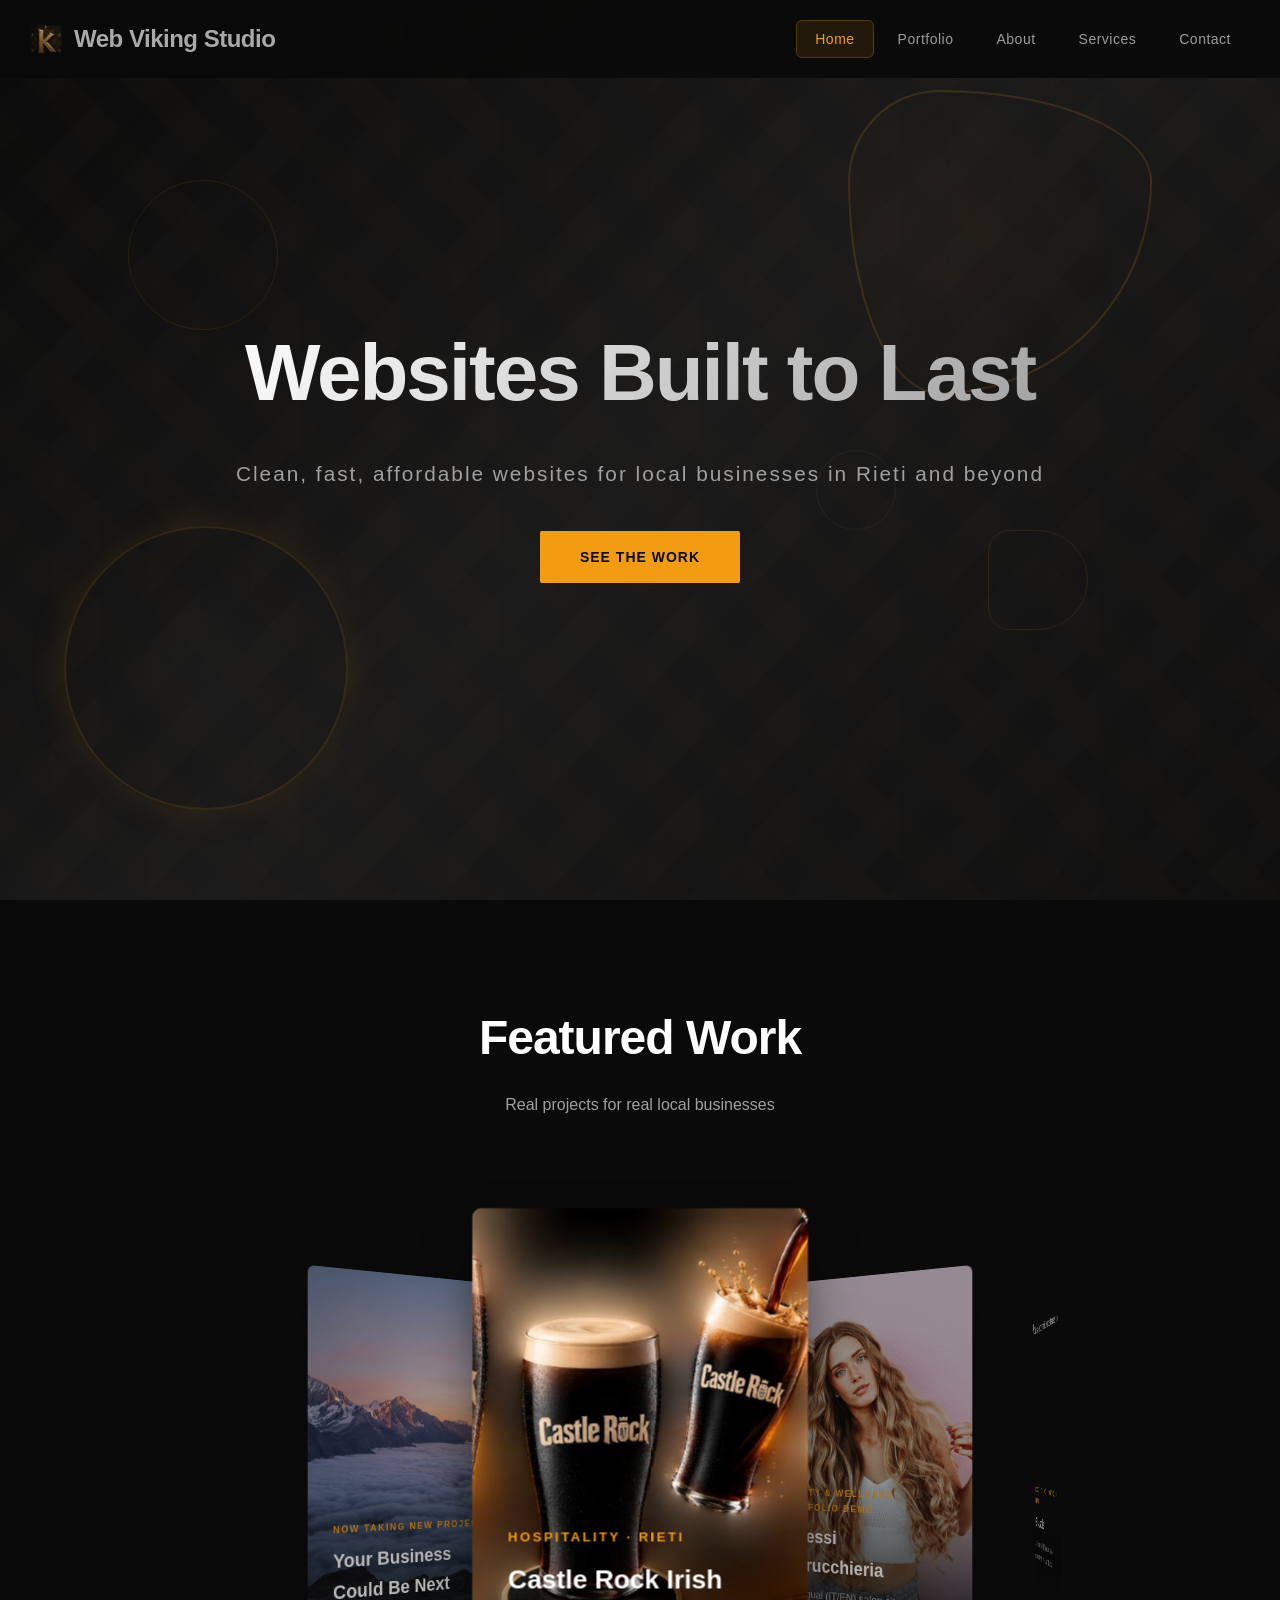
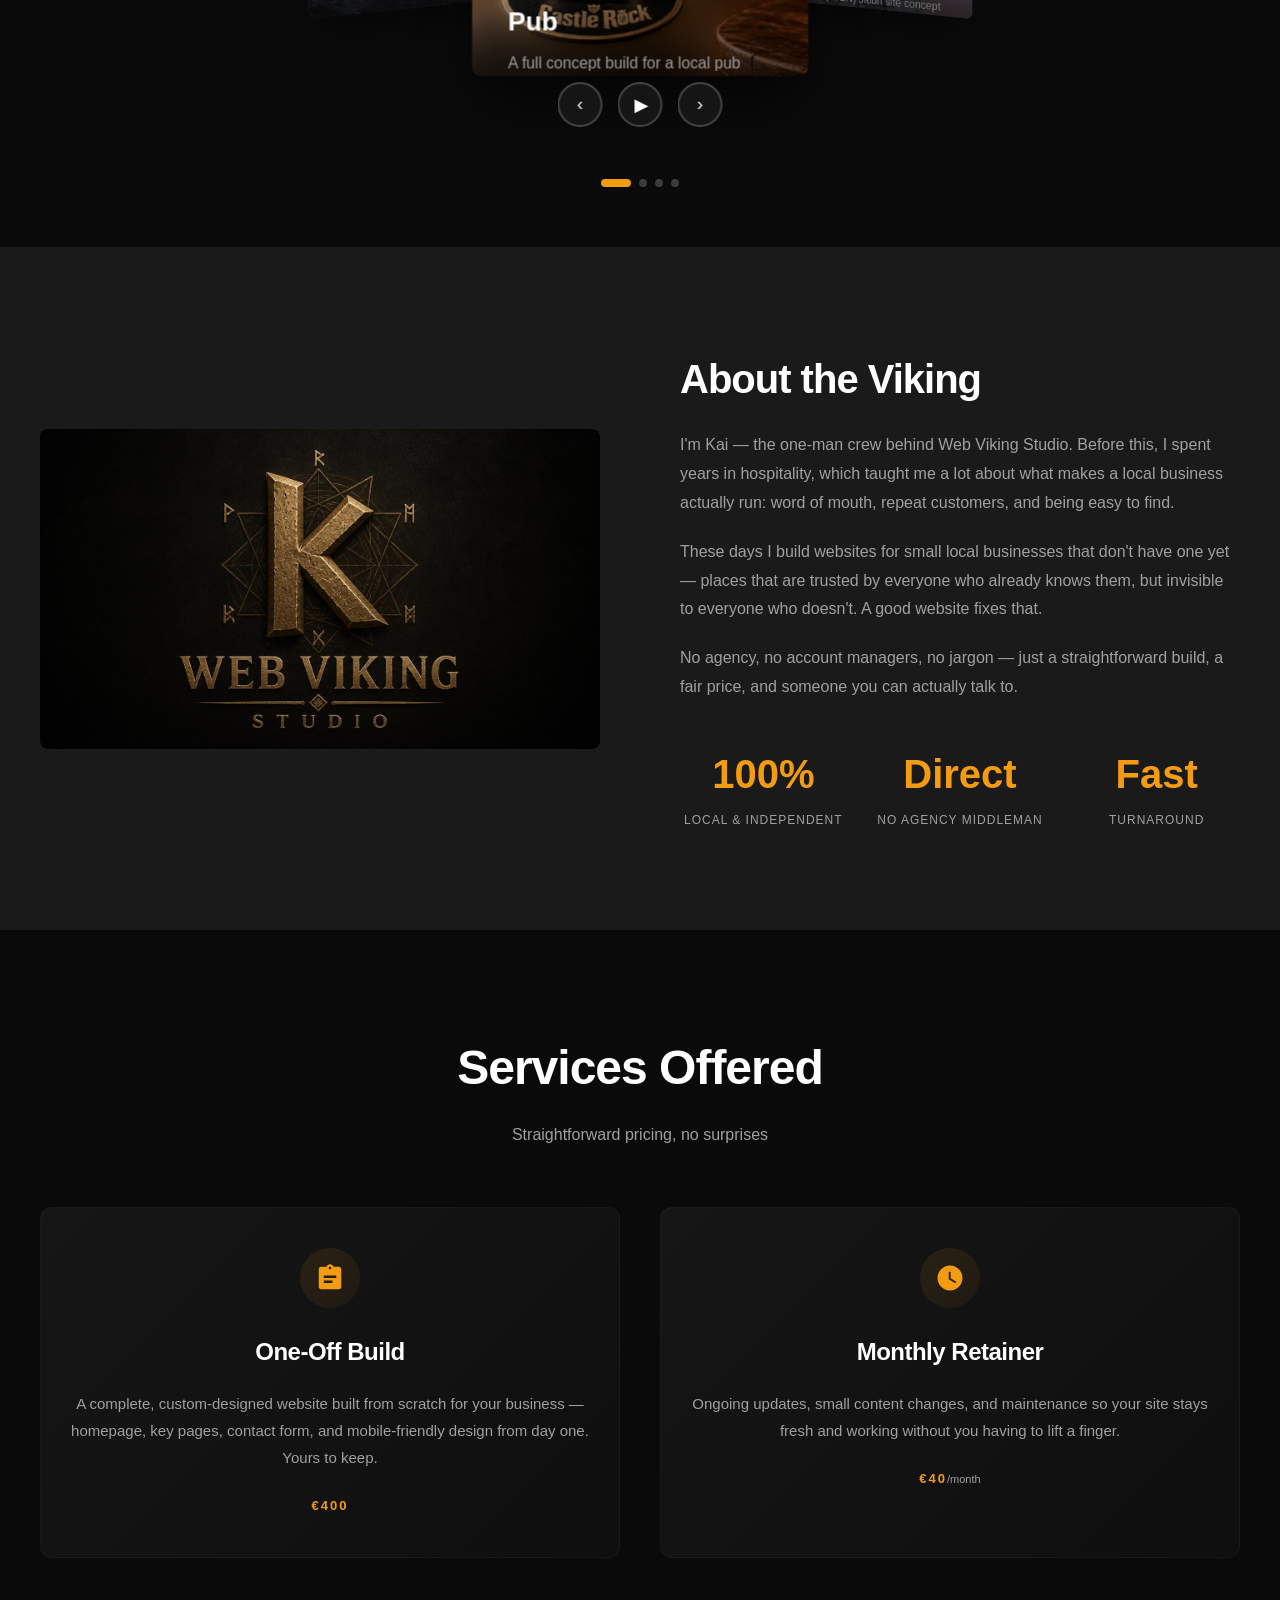
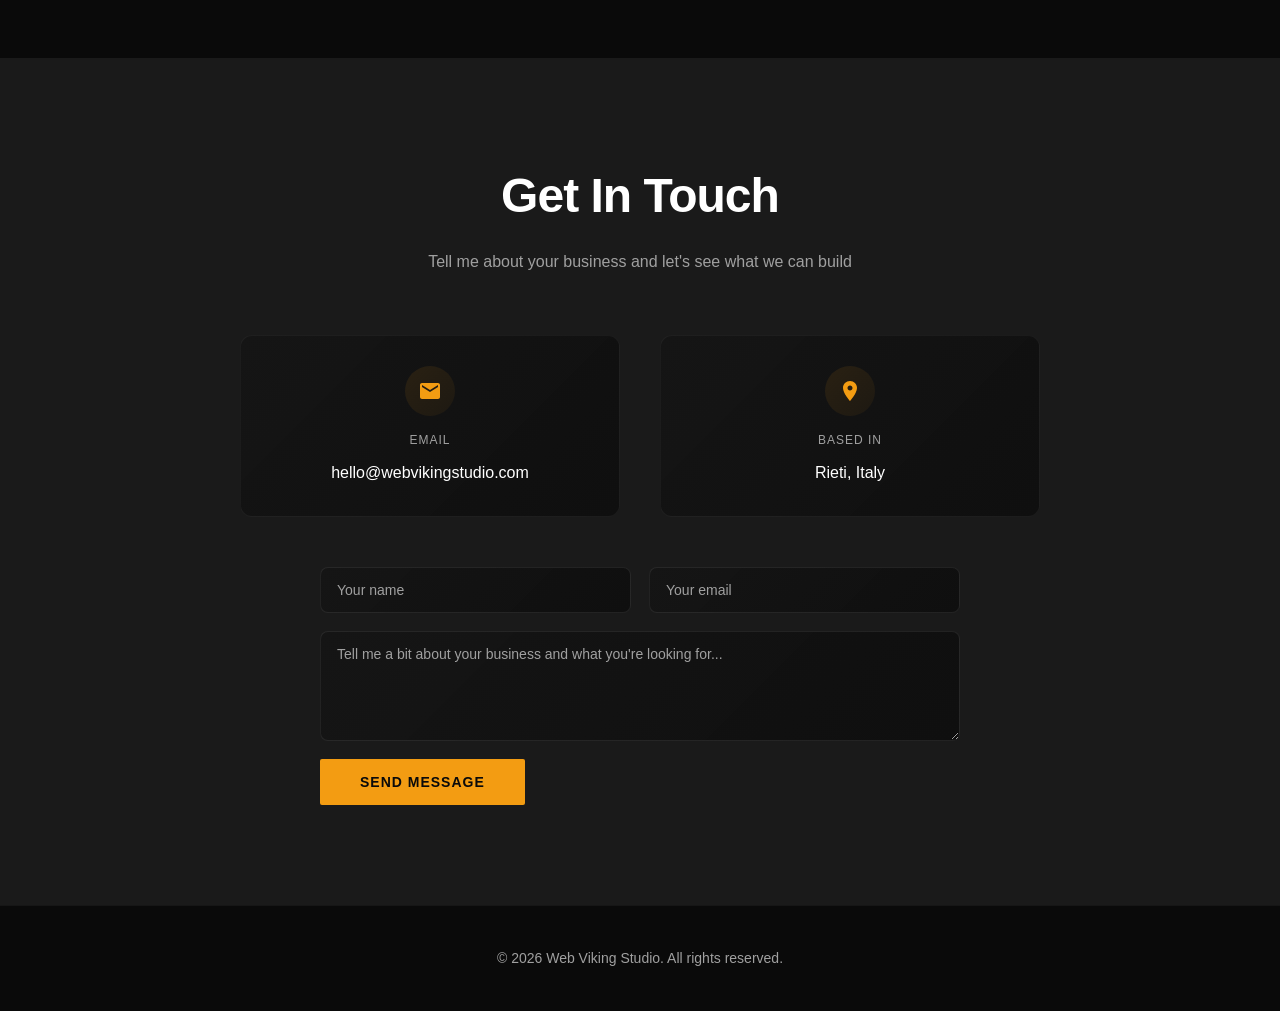
==== commit f8b9b45b: "Rename index (2).html to index.html" ====
--- a/index.html
+++ b/index.html
@@ -83,8 +83,19 @@
                     </div>
                 </div>
 
+                <!-- Girasole (portfolio demo) -->
+                <div class="coverflow-item" data-index="2">
+                    <img src="images/girasole-case-study.jpg" alt="Girasole trattoria website design" class="portfolio-image">
+                    <div class="portfolio-overlay">
+                        <div class="portfolio-category">Food &amp; Dining &middot; Portfolio Demo</div>
+                        <h3 class="portfolio-title">Girasole</h3>
+                        <p class="portfolio-description">A bilingual (IT/EN) trattoria site concept with menu and table reservations &mdash; built to show what a restaurant's site could look like.</p>
+                        <a href="https://kylar-v.github.io/girasole-portfolio-demo/" target="_blank" rel="noopener" class="portfolio-link">View live demo &rarr;</a>
+                    </div>
+                </div>
+
                 <!-- Invitation slide -->
-                <div class="coverflow-item" data-index="2">
+                <div class="coverflow-item" data-index="3">
                     <img src="images/mountain-cta.jpg" alt="Your business could be next" class="portfolio-image">
                     <div class="portfolio-overlay">
                         <div class="portfolio-category">Now Taking New Projects</div>
@@ -107,6 +118,7 @@
                 <div class="indicator active" data-index="0"></div>
                 <div class="indicator" data-index="1"></div>
                 <div class="indicator" data-index="2"></div>
+                <div class="indicator" data-index="3"></div>
             </div>
         </div>
     </section>
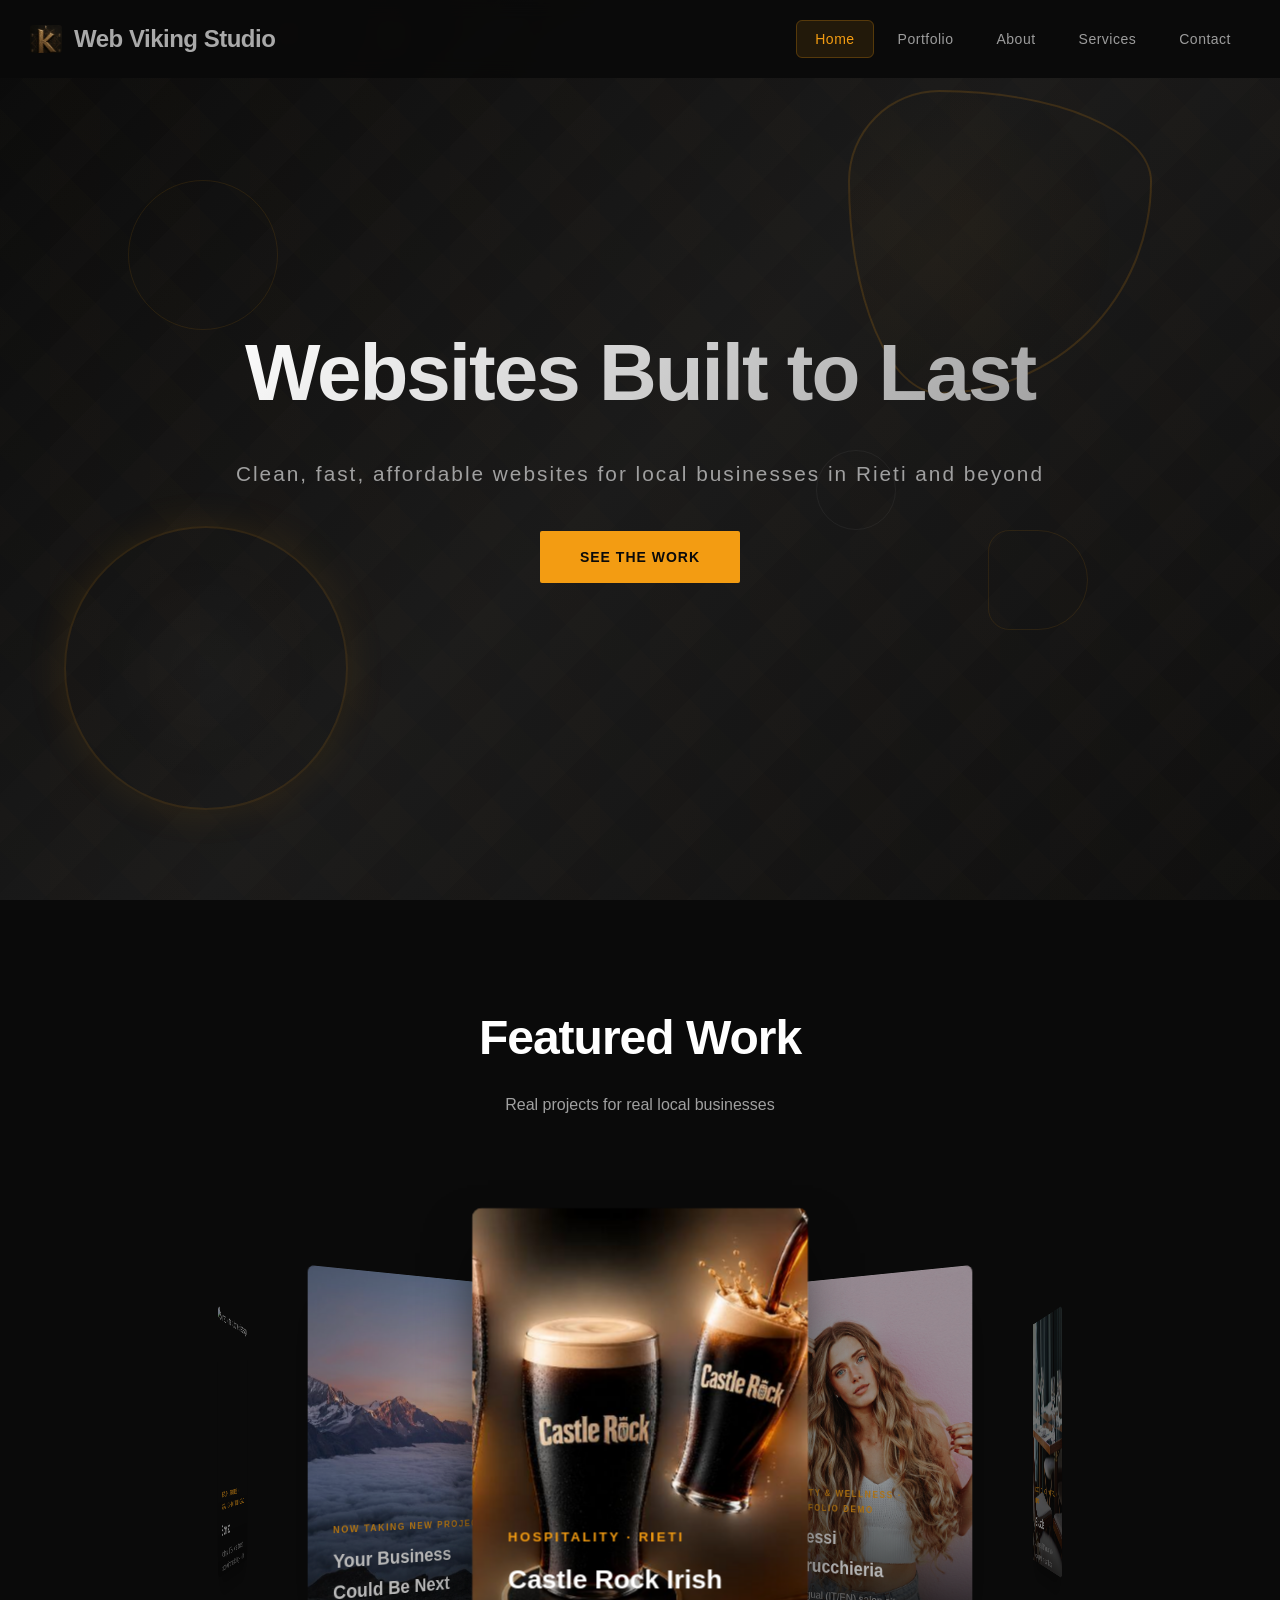
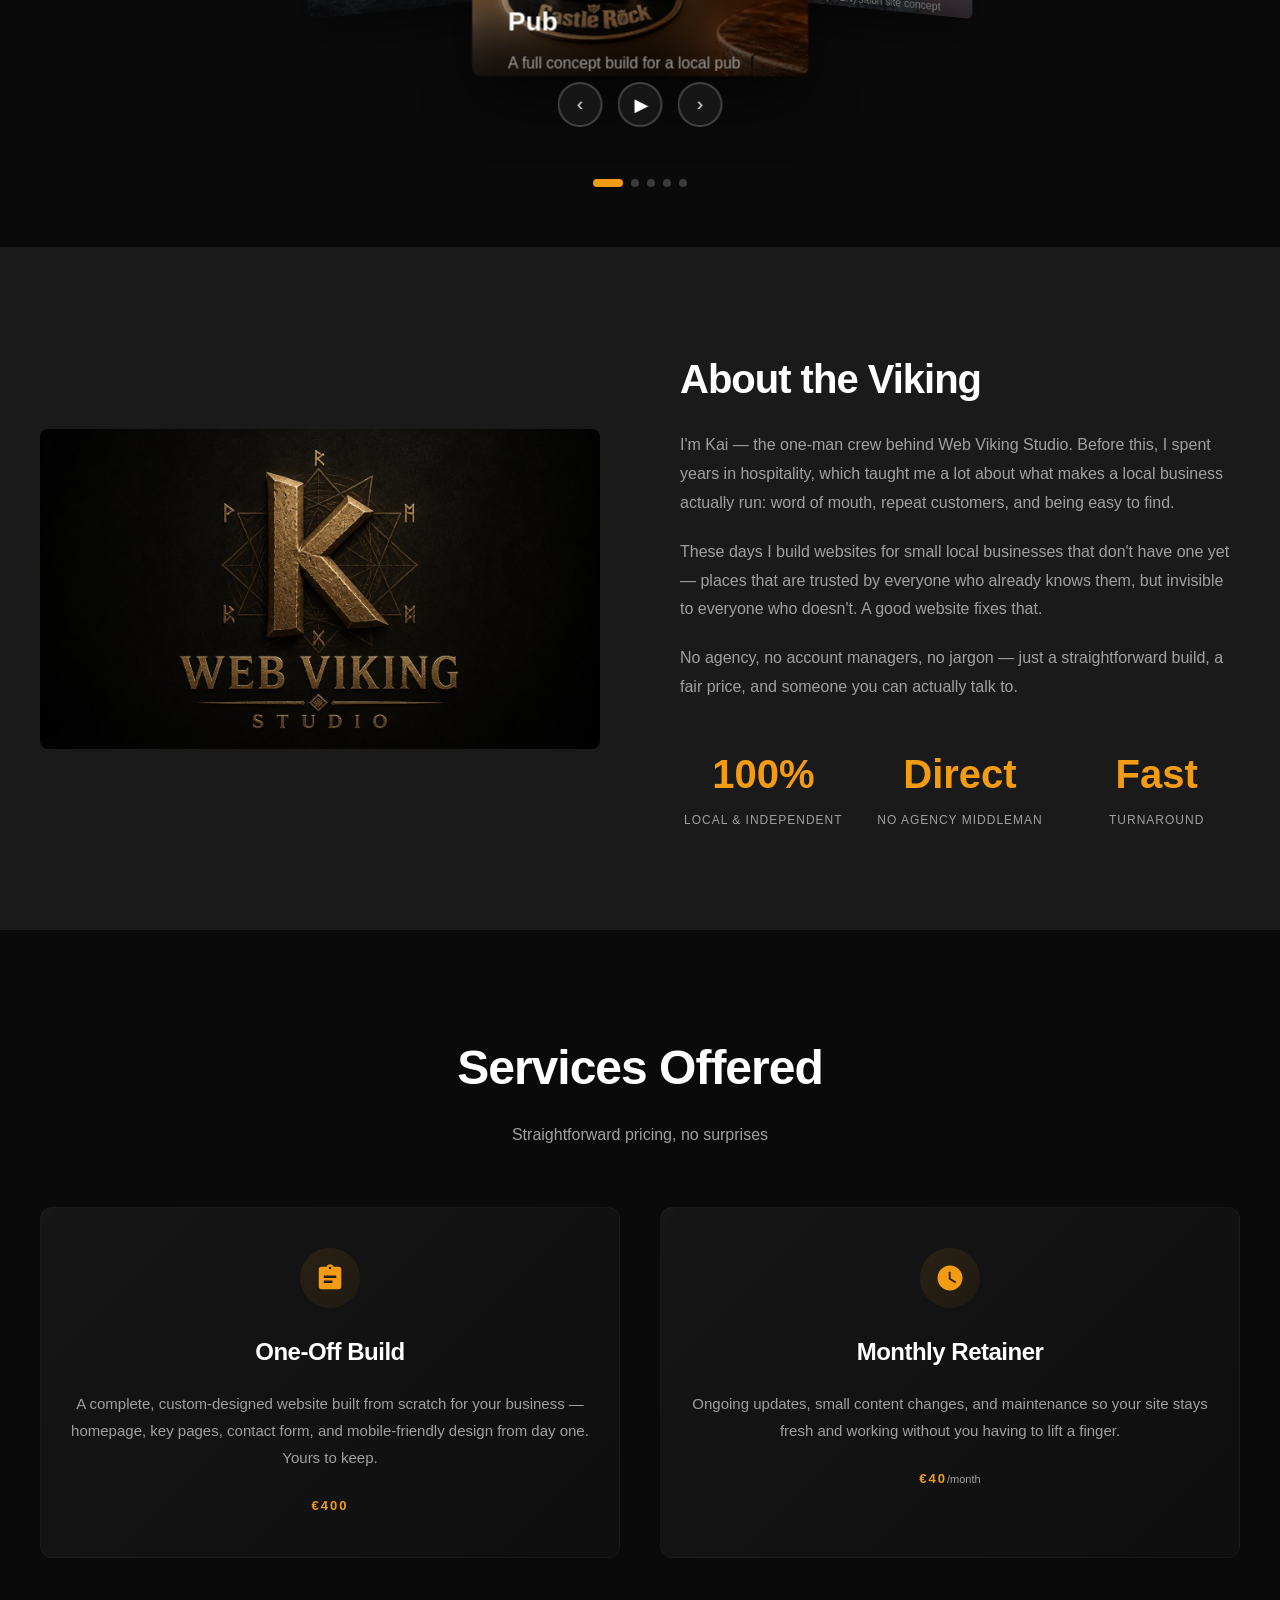
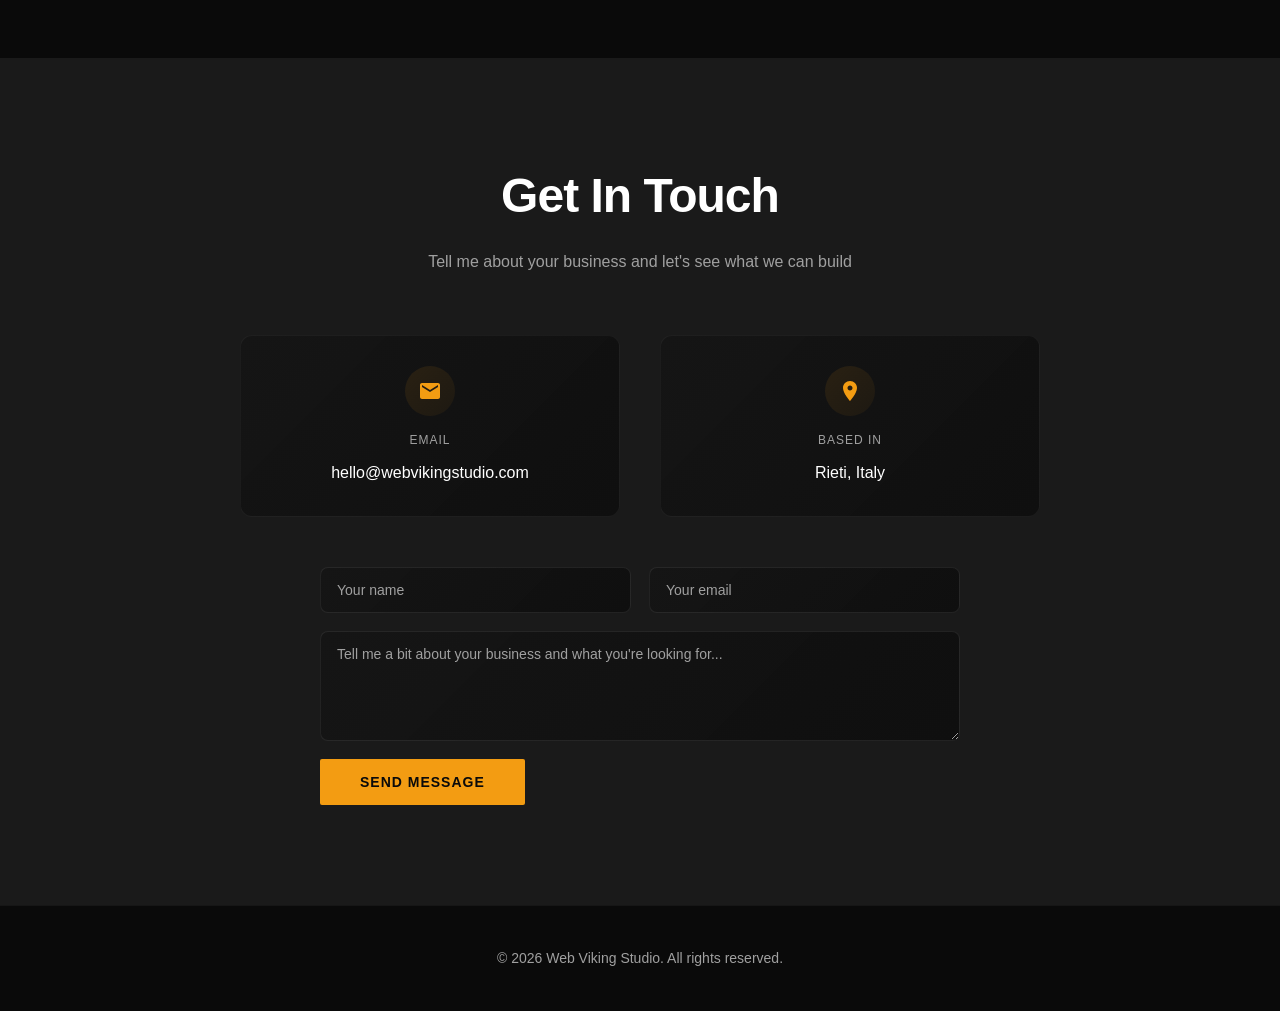
==== commit cb5ab41b: "Rename index (2).html to index.html" ====
--- a/index.html
+++ b/index.html
@@ -94,8 +94,19 @@
                     </div>
                 </div>
 
+                <!-- Sorriso (portfolio demo) -->
+                <div class="coverflow-item" data-index="3">
+                    <img src="images/sorriso-case-study.jpg" alt="Sorriso dental studio website design" class="portfolio-image">
+                    <div class="portfolio-overlay">
+                        <div class="portfolio-category">Health &amp; Professional Services &middot; Portfolio Demo</div>
+                        <h3 class="portfolio-title">Sorriso</h3>
+                        <p class="portfolio-description">A bilingual (IT/EN) dental studio site concept with online booking &mdash; built to show what a professional practice's site could look like.</p>
+                        <a href="https://kylar-v.github.io/sorriso-portfolio-demo/" target="_blank" rel="noopener" class="portfolio-link">View live demo &rarr;</a>
+                    </div>
+                </div>
+
                 <!-- Invitation slide -->
-                <div class="coverflow-item" data-index="3">
+                <div class="coverflow-item" data-index="4">
                     <img src="images/mountain-cta.jpg" alt="Your business could be next" class="portfolio-image">
                     <div class="portfolio-overlay">
                         <div class="portfolio-category">Now Taking New Projects</div>
@@ -119,6 +130,7 @@
                 <div class="indicator" data-index="1"></div>
                 <div class="indicator" data-index="2"></div>
                 <div class="indicator" data-index="3"></div>
+                <div class="indicator" data-index="4"></div>
             </div>
         </div>
     </section>
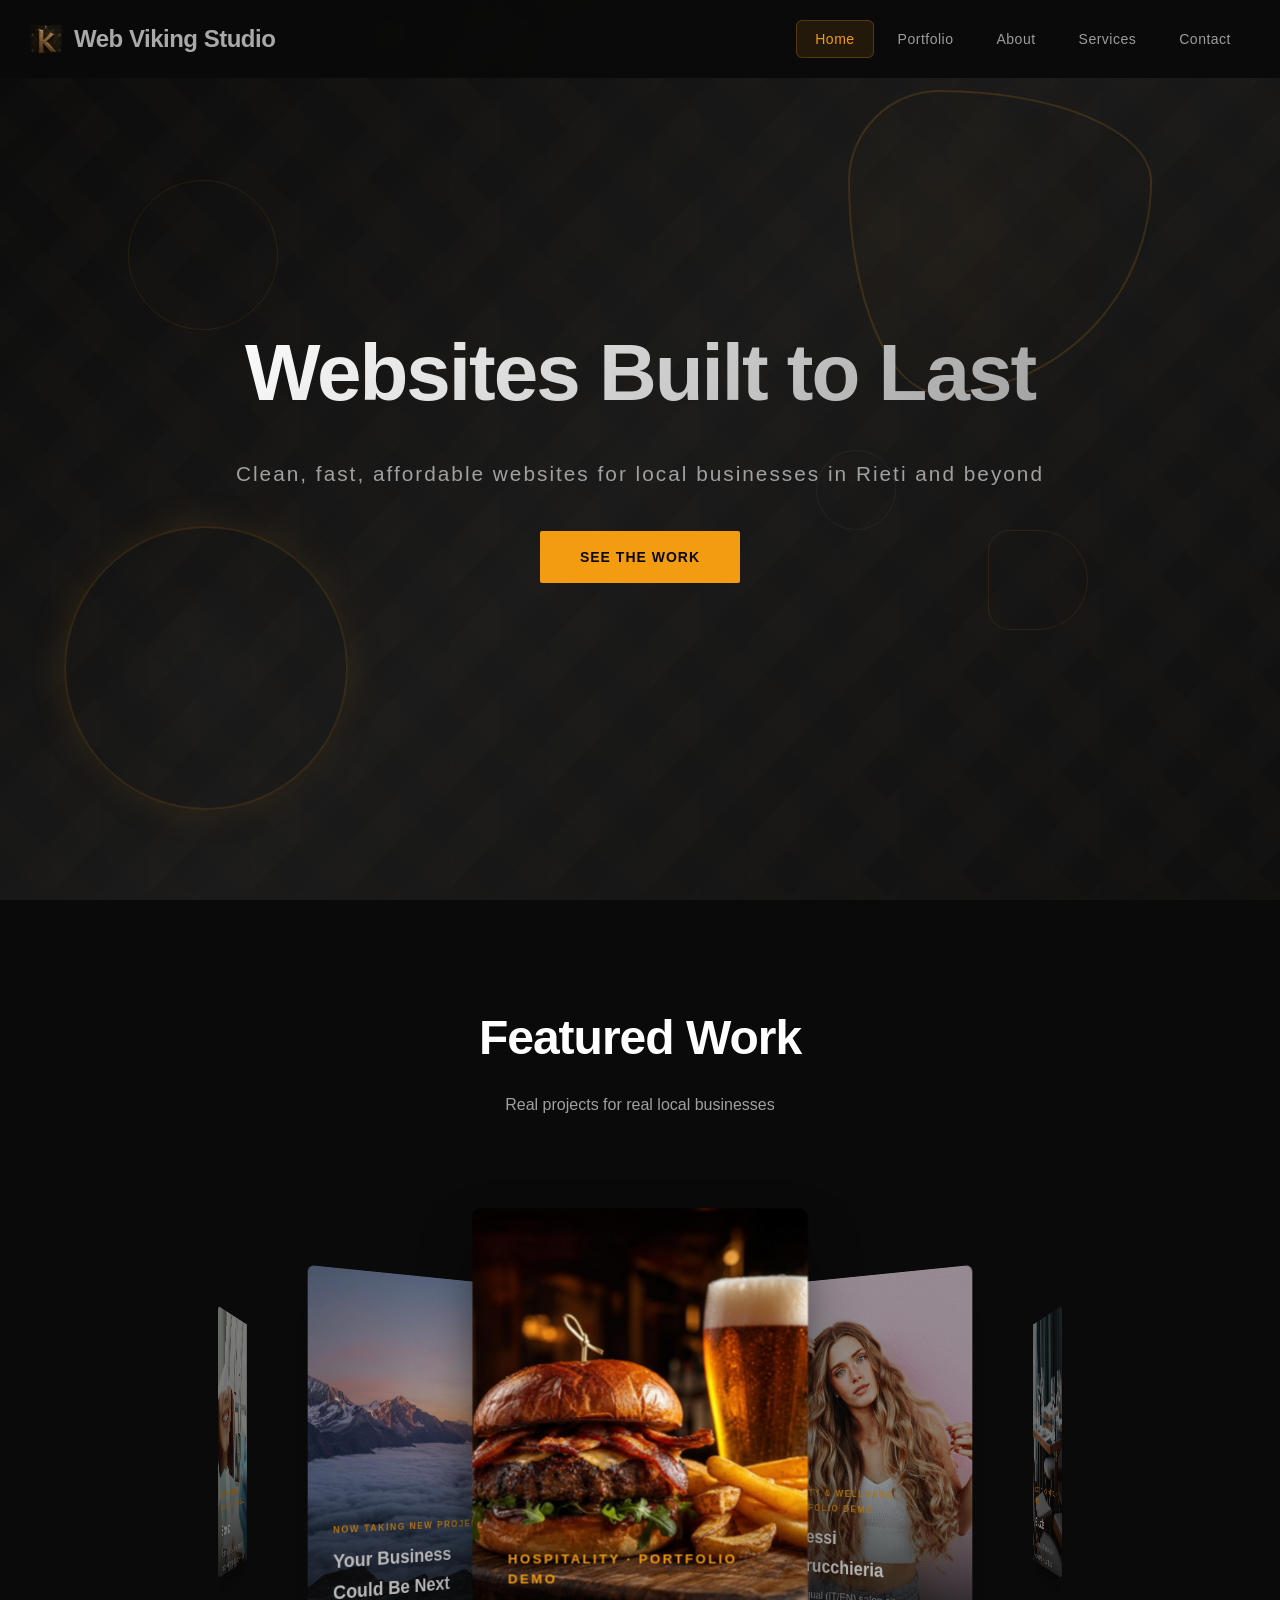
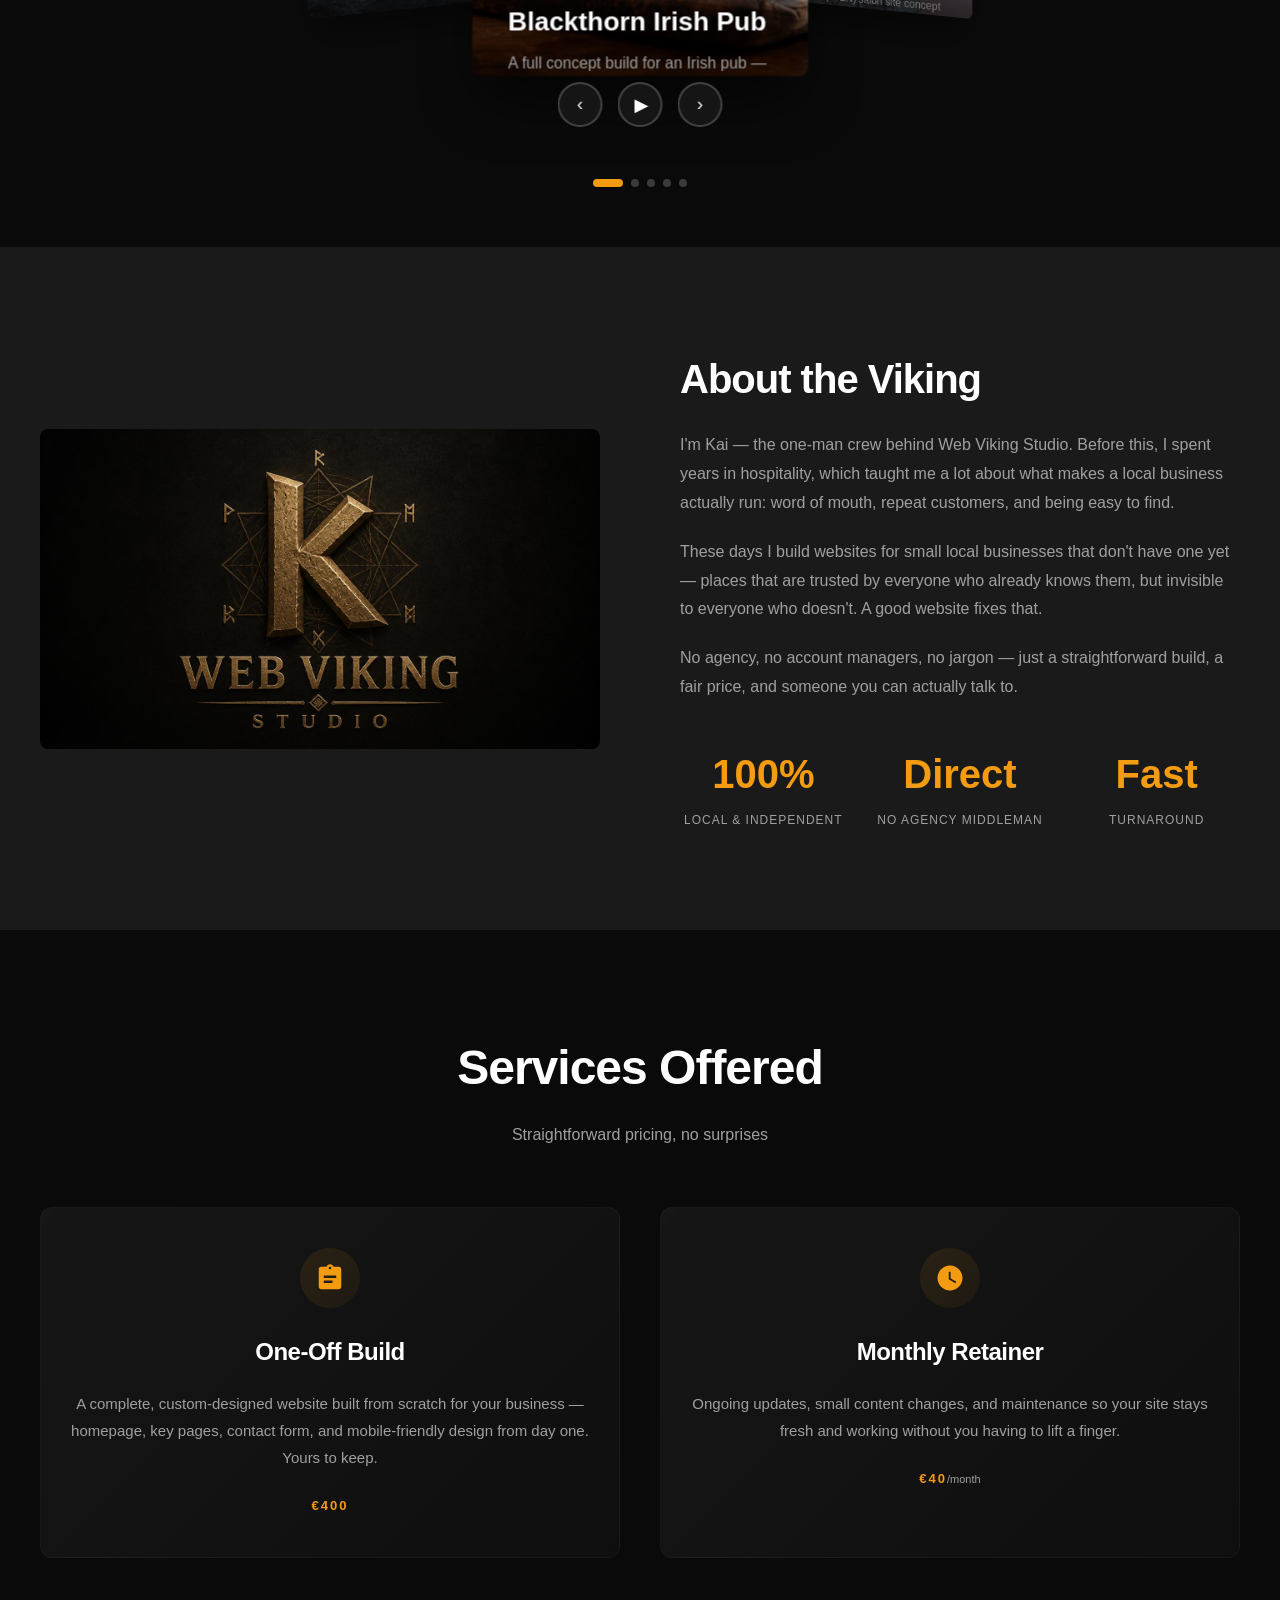
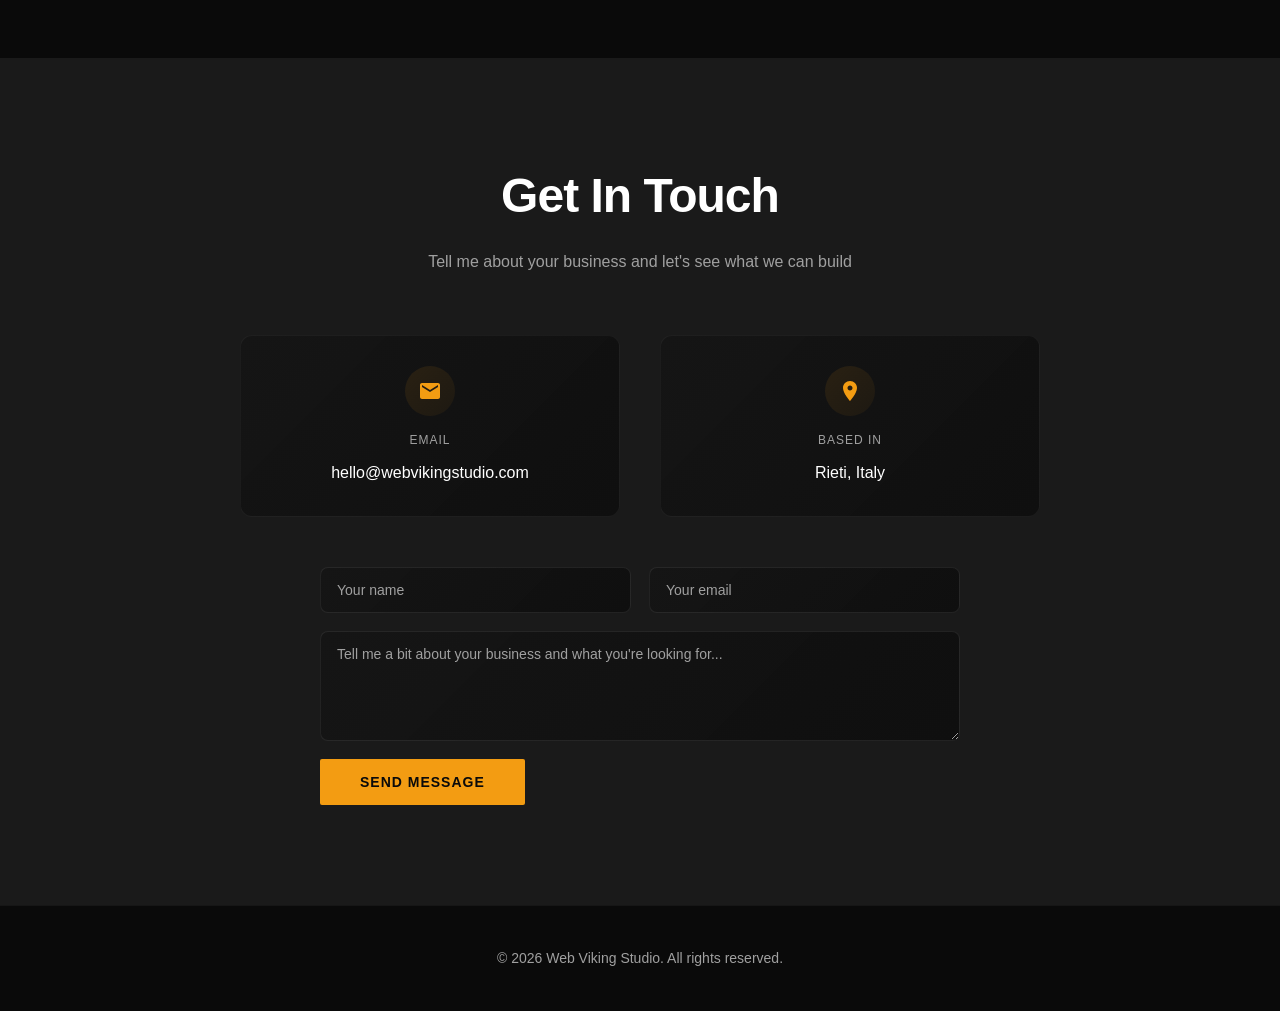
==== commit 730cdd3f: "Add files via upload" ====
--- a/index.html
+++ b/index.html
@@ -61,13 +61,13 @@
 
         <div class="coverflow-wrapper">
             <div class="coverflow-container" id="coverflowContainer">
-                <!-- Castle Rock Irish Pub -->
+                <!-- Blackthorn Irish Pub (portfolio demo) -->
                 <div class="coverflow-item" data-index="0">
-                    <img src="images/castle-rock-case-study.jpg" alt="Castle Rock Irish Pub website design" class="portfolio-image">
-                    <div class="portfolio-overlay">
-                        <div class="portfolio-category">Hospitality &middot; Rieti</div>
-                        <h3 class="portfolio-title">Castle Rock Irish Pub</h3>
-                        <p class="portfolio-description">A full concept build for a local pub with no website &mdash; menu, hours, and story, all in one place.</p>
+                    <img src="images/blackthorn-case-study.jpg" alt="Blackthorn Irish Pub website design" class="portfolio-image">
+                    <div class="portfolio-overlay">
+                        <div class="portfolio-category">Hospitality &middot; Portfolio Demo</div>
+                        <h3 class="portfolio-title">Blackthorn Irish Pub</h3>
+                        <p class="portfolio-description">A full concept build for an Irish pub &mdash; menu, hours, and story, all in one place.</p>
                         <a href="https://castle-rock-demo--kingkai91.replit.app" target="_blank" rel="noopener" class="portfolio-link">View live demo &rarr;</a>
                     </div>
                 </div>
@@ -250,4 +250,4 @@
     </footer>
     <script src="templatemo-amber-script.js"></script>
 </body>
-</html>
+</html>
